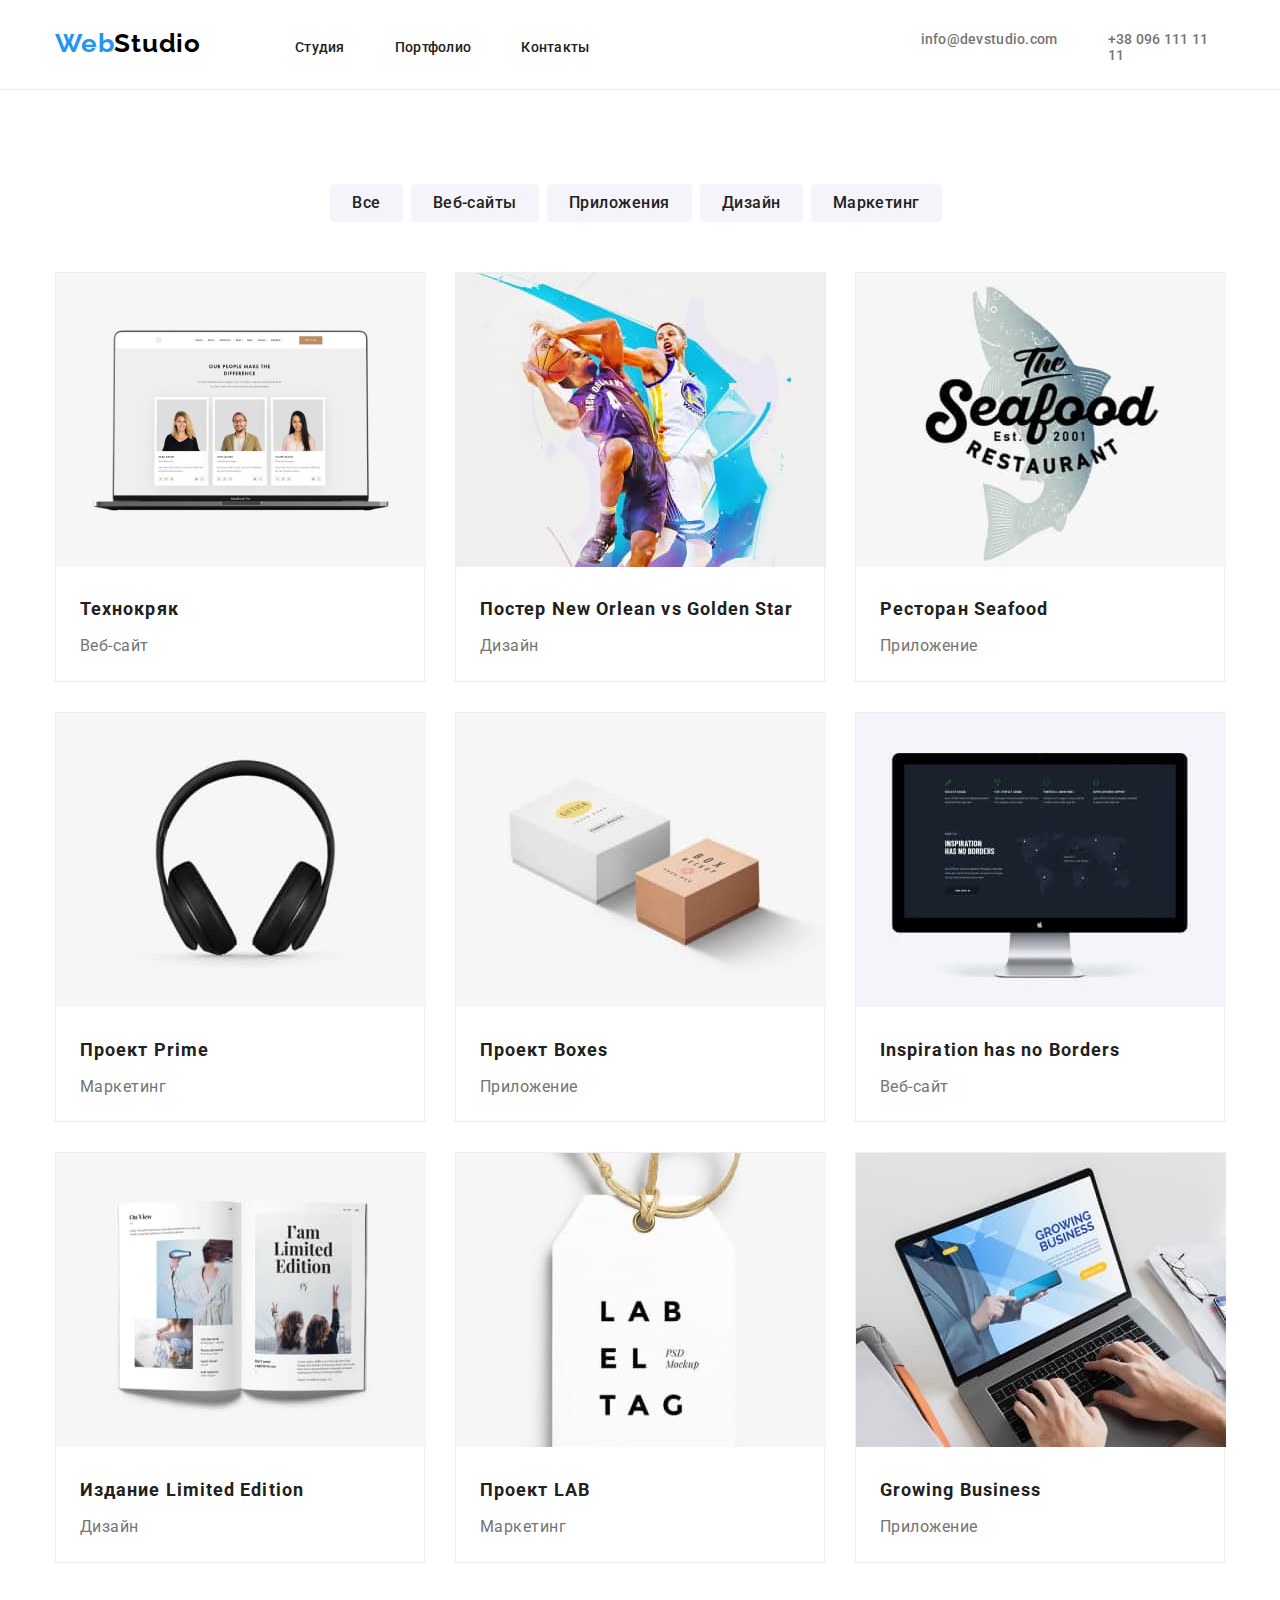
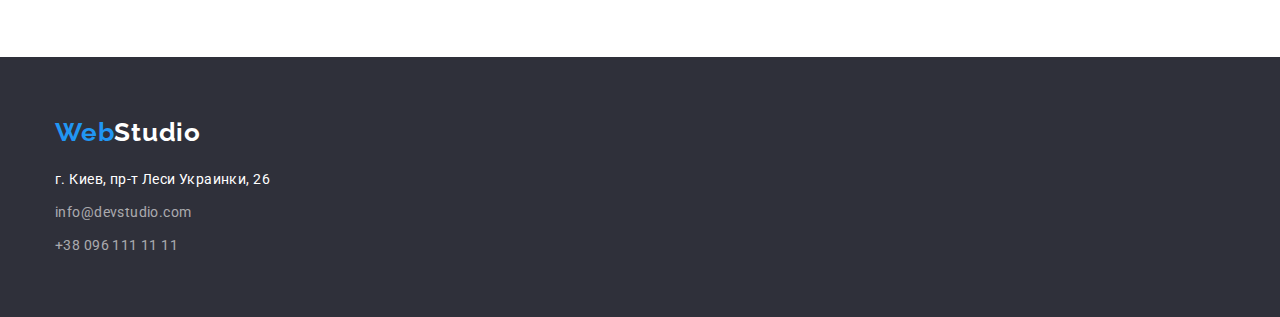
==== portfolio.html @ 80f1aedd "Create portfolio.html" ====
<!DOCTYPE html>
<html lang="en">
<head>
    <meta charset="UTF-8">
    <meta http-equiv="X-UA-Compatible" content="IE=edge">
    <meta name="viewport" content="width=device-width, initial-scale=1.0">
    <title>Portfolio</title>
    <link rel="preconnect" href="https://fonts.googleapis.com">
    <link rel="preconnect" href="https://fonts.gstatic.com" crossorigin>
    <link href="https://fonts.googleapis.com/css2?family=Roboto:wght@400;500;700;900&display=swap" rel="stylesheet">
    <link href="https://fonts.googleapis.com/css2?family=Raleway:wght@700&family=Roboto:wght@400;500;700;900&display=swap" rel="stylesheet">
    <link rel="stylesheet" href="https://cdnjs.cloudflare.com/ajax/libs/modern-normalize/1.1.0/modern-normalize.min.css">
    <link rel="stylesheet" href="css/styles.css">
</head>
<body>
    <header>
        <section class="section-hdr">
            <div class="container">
                <div class="header-flex">
                    <nav class="nav-flex">
                        <a href="./index.html" class="logo"><span class="logo-word">Web</span>Studio</a>
                        <ul class="nav-link-flex">
                            <li class="nav-link"><a class="nav-link" href="./index.html">Студия</a></li>
                            <li class="nav-link"><a class="nav-link" href="./portfolio.html">Портфолио</a></li>
                            <li class="nav-link"><a class="nav-link" href="#">Контакты</a></li>
                        </ul>
                    </nav>
                    <ul class="mail-tel-flex">
                        <li class="mail-tel-link"><a class="mail-tel-link"
                            href="mailto:info@devstudio.com">info@devstudio.com</a></li>
                        <li class="mail-tel-link"><a class="mail-tel-link" href="tel:+380961111111">+38 096 111 11 11</a></li>
                    </ul>
                </div>
            </div>
        </section>
    </header>
    <main>
        <section class="section">
            <div class="container-btn">
                <ul class="button-flex">
                    <li>
                        <button class="list-button-name" type="button">Все</button>
                    </li>
                    <li>
                        <button class="list-button-name" type="button">Веб-сайты</button>
                    </li>
                    <li>
                        <button class="list-button-name" type="button">Приложения</button>
                    </li>
                    <li>
                        <button class="list-button-name" type="button">Дизайн</button>
                    </li>
                    <li>
                        <button class="list-button-name" type="button">Маркетинг</button>
                    </li>
                </ul>
            </div>
            <div class="container">
                <ul class="projects-flex">
                    <div class="projects-items">
                        <li class="projects-border">
                            <img src="./images/techno.jpg" alt="открытый ноутбук" width="370" height="294">
                            <h3 class="projects-name">Технокряк</h3>
                            <p class="projects-type">Веб-сайт</p>
                        </li>
                    </div>
                    <div  class="projects-items">
                        <li class="projects-border">
                            <img src="./images/basketball.jpg" alt="баскетболисты" width="370" height="294">
                            <h3 class="projects-name">Постер New Orlean vs Golden Star</h3>
                            <p class="projects-type">Дизайн</p>   
                        </li>
                    </div>
                    <div  class="projects-items">
                        <li class="projects-border">
                            <img src="./images/the_seafood.jpg" alt="логотип ресторана" width="370" height="294">
                            <h3 class="projects-name">Ресторан Seafood</h3>
                            <p class="projects-type">Приложение</p>
                        </li>
                    </div>
                    <div class="projects-items">
                        <li class="projects-border">
                            <img src="./images/headphones.jpg" alt="наушники" width="370" height="294">
                            <h3 class="projects-name">Проект Prime</h3>
                            <p class="projects-type">Маркетинг</p>
                        </li>
                    </div>
                    <div class="projects-items">
                        <li class="projects-border">
                            <img src="./images/boxes.jpg" alt="две коробки" width="370" height="294">
                            <h3 class="projects-name">Проект Boxes</h3>
                            <p class="projects-type">Приложение</p>
                        </li>
                    </div>
                    <div class="projects-items">
                        <li class="projects-border">
                            <img src="./images/pc_monitor.jpg" alt="монитор" width="370" height="294">
                            <h3 class="projects-name">Inspiration has no Borders</h3>
                            <p class="projects-type">Веб-сайт</p>
                        </li>
                    </div>
                    <div class="projects-items">
                        <li class="projects-border">
                            <img src="./images/journal.jpg" alt="журнал" width="370" height="294">
                            <h3 class="projects-name">Издание Limited Edition</h3>
                            <p class="projects-type">Дизайн</p>
                        </li>
                    </div>
                    <div class="projects-items">
                        <li class="projects-border">
                            <img src="./images/eticket.jpg" alt="бирка" width="370" height="294">                        
                            <h3 class="projects-name">Проект LAB</h3>
                            <p class="projects-type">Маркетинг</p>                            
                        </li>
                    </div>
                    <div class="projects-items">
                        <li class="projects-border">
                            <img src="./images/laptop_1.jpg" alt="две руки печатают на ноутбуке" width="370" height="294">
                            <h3 class="projects-name">Growing Business</h3>
                            <p class="projects-type">Приложение</p>                          
                        </li>
                    </div>
                </ul>
            </div>
        </section>
    </main>   
    <footer class="section-ftr">
        <div class="container">
            <a href="./index.html" class="logo"><span class="logo-word">Web</span><span
                    class="logo-word-ftr">Studio</span></a>
            <address>
                <ul class="address-item">
                    <li><a class="address-link" href="https://goo.gl/maps/jVzi5VF6qFdiiBCJ9" target="_blank"
                            rel="noopener noreferrer">г. Киев, пр-т Леси Украинки, 26</a></li>
                    <li class="mail-tel-ftr"><a class="mail-tel-ftr" href="mailtto:info@devstudio.com">info@devstudio.com</a></li>
                    <li class="mail-tel-ftr"><a class="mail-tel-ftr" href="tel:+380961111111">+38 096 111 11 11</a></li>
                </ul>
            </address>
        </div>
    </footer>
</body>
</html>
---- css/styles.css ----
body {
  font-family: 'Roboto', sans-serif;
  color: black;
  background-color: #ffffff;
}

.section {
  padding-top: 94px;
  padding-bottom: 94px;
}

.container {
  width: 1200px;
  margin: 0 auto;
  padding-left: 15px;
  padding-right: 15px;
}

ul {
  margin: 0;
  padding: 0;
  list-style: none;
}

.header-flex {
  display: flex;
  align-items: center;
  padding-bottom: 25px;
}

.nav-flex {
  display: flex;
  align-items: center;
}

.nav-link-flex {
  display: flex;
  flex-direction: row;
  margin-top: 32px;
  margin-right: 331px;
}

.mail-tel-flex {
  display: flex;
  flex-direction: row;
  margin-top: 32px;
}

.logo {
  font-family: 'Raleway';
  font-style: normal;
  font-weight: 700;
  font-size: 26px;
  color: black;
  text-decoration: none;
  line-height: 1.19;
  letter-spacing: 0.03em;
  margin-top: 24px;
  margin-right: 94px;
}

.logo-word {
  color: #2196f3;
}

.nav-link {
  font-weight: 500;
  font-size: 14px;
  color: #212121;
  text-decoration: none;
  line-height: 1.14;
  letter-spacing: 0.02em;
  margin-right: 50px;
}

.nav-link:last-child {
  margin-right: 0px;
}

.nav-link:hover,
.nav-link:focus {
  color: #2196f3;
}

.mail-tel-link {
  font-weight: 500;
  font-size: 14px;
  color: #757575;
  text-decoration: none;
  line-height: 1.14;
  letter-spacing: 0.02em;
  margin-right: 50px;
}

.mail-tel-link:last-child {
  margin-right: 0px;
}

.mail-tel-link:hover,
.mail-tel-link:focus {
  color: #2196f3;
}

.hero {
  background-color: #2f303a;
  text-align: center;
  padding-top: 200px;
  padding-bottom: 200px;
}

.design-title {
  color: #ffffff;
  font-weight: 900;
  font-size: 44px;
  margin: 0px;
  text-transform: uppercase;
  line-height: 1.36;
  letter-spacing: 0.06em;
  text-align: center;
}

.button-name {
  font-family: Roboto;
  width: 200px;
  height: 50px;
  background-color: #2196f3;
  color: #ffffff;
  font-weight: 700;
  font-size: 16px;
  cursor: pointer;
  line-height: 1.87;
  letter-spacing: 0.06em;
  box-shadow: 0px 4px 4px rgba(0, 0, 0, 0.15);
  border-radius: 4px;
  margin-top: 30px;
}

.button-name:focus {
  color: #ffffff;
}

.features-section {
  padding-top: 94px;
  padding-bottom: 0px;
}
.visually-hidden {
  position: absolute;
  width: 1px;
  height: 1px;
  margin: -1px;
  border: 0;
  padding: 0;
  white-space: nowrap;
  clip-path: inset(100%);
  clip: rect(0 0 0 0);
  overflow: hidden;
}

.work-flex {
  display: flex;

  margin: 0px;
  padding: 0px;
}

.work-title {
  width: 270px;
  color: #212121;
  font-weight: 700;
  font-size: 14px;
  text-transform: uppercase;
  line-height: 1.17;
  letter-spacing: 0.03em;
  margin: 0px;
}

.work-text {
  width: 270px;
  color: #757575;
  font-weight: 400;
  font-size: 14px;
  line-height: 1.71;
  letter-spacing: 0.03em;
  margin-top: 10px;
  margin-bottom: 0px;
  margin-right: 30px;
}

.work-team-item {
  color: #212121;
  font-weight: 700;
  font-size: 36px;
  text-align: center;
  line-height: 1.16;
  letter-spacing: 0.03em;
  margin-top: 0px;
  margin-bottom: 50px;
}

.work-foto-item {
  margin-right: 30px;
}

.section-our-team {
  background-color: #f5f4fa;
  padding-top: 94px;
  padding-bottom: 94px;
}

.our-team-item {
  color: #212121;
  font-weight: 700;
  font-size: 36px;
  text-align: center;
  line-height: 1.16;
  letter-spacing: 0.03em;
  margin-top: 0px;
  margin-bottom: 50px;
}

.team-item {
  margin-right: 30px;
  background: #ffffff;
  box-shadow: 0px 1px 3px rgba(0, 0, 0, 0.12), 0px 1px 1px rgba(0, 0, 0, 0.14),
    0px 2px 1px rgba(0, 0, 0, 0.2);
  border-radius: 0px 0px 4px 4px;
}

.container-team-item {
  padding-top: 30px;
  padding-bottom: 30px;
}

.work-team-name {
  color: #212121;
  font-weight: 500;
  font-size: 16px;
  line-height: 1.18;
  letter-spacing: 0.03em;
  text-align: center;
  margin: 0px 0px 10px 0px;
}

.work-position {
  color: #757575;
  font-weight: 400;
  font-size: 16px;
  line-height: 1.18;
  letter-spacing: 0.03em;
  text-align: center;
  margin: 0;
}

.section-ftr {
  background-color: #2f303a;
  padding-top: 60px;
  padding-bottom: 60px;
}

.logo-word-ftr {
  color: #ffffff;
}

address {
  font-style: normal;
}

.address-item {
  padding-left: 0px;
  margin-top: 20px;
}

.address-link {
  color: #ffffff;
  font-weight: 400;
  font-size: 14px;
  text-decoration: none;
  line-height: 1.71;
  letter-spacing: 0.03em;
  margin-bottom: 9px;
  display: block;
}

.address-link:hover {
  color: #2196f3;
}

.mail-tel-ftr {
  font-weight: 400;
  font-size: 14px;
  color: rgba(255, 255, 255, 0.6);
  text-decoration: none;
  line-height: 1.71;
  letter-spacing: 0.03em;
  margin-bottom: 9px;
  display: block;
}

.mail-tel-ftr:last-child {
  margin-bottom: 0px;
}

.section-hdr {
  border-bottom: 1px solid #ececec;
}

.container-btn {
  width: 1200px;
  margin: auto;
  margin-bottom: 50px;
  padding-left: 15px;
  padding-right: 15px;
}

.button-flex {
  display: flex;
  justify-content: center;
}

.list-button-name {
  font-family: Roboto;
  color: #212121;
  background-color: #f5f4fa;
  font-weight: 500;
  font-size: 16px;
  cursor: pointer;
  line-height: 1.62;
  letter-spacing: 0.03em;
  margin-right: 8px;
  border-radius: 4px;
  padding: 6px 22px 6px 22px;
  border: transparent;
}

.list-button-name:hover {
  background-color: #2196f3;
  color: #ffffff;
}

.list-button-name:focus {
  color: #2196f3;
}

.projects-flex {
  display: flex;
  flex-wrap: wrap;
  margin-left: -30px;
  margin-top: -30px;
}

.projects-items {
  margin-left: 30px;
  margin-top: 30px;
  width: 370px;
}

.projects-items:nth-child(3n) {
  padding-right: 0px;
}

.projects-border {
  border: 1px solid #eeeeee;
}

.projects-name {
  color: #212121;
  font-weight: 700;
  font-size: 18px;
  line-height: 2;
  letter-spacing: 0.06em;
  margin: 20px 0px 0px 24px;
}

.projects-type {
  color: #757575;
  font-weight: 400;
  font-size: 16px;
  line-height: 1.87;
  letter-spacing: 0.03em;
  margin: 4px 0px 20px 24px;
}
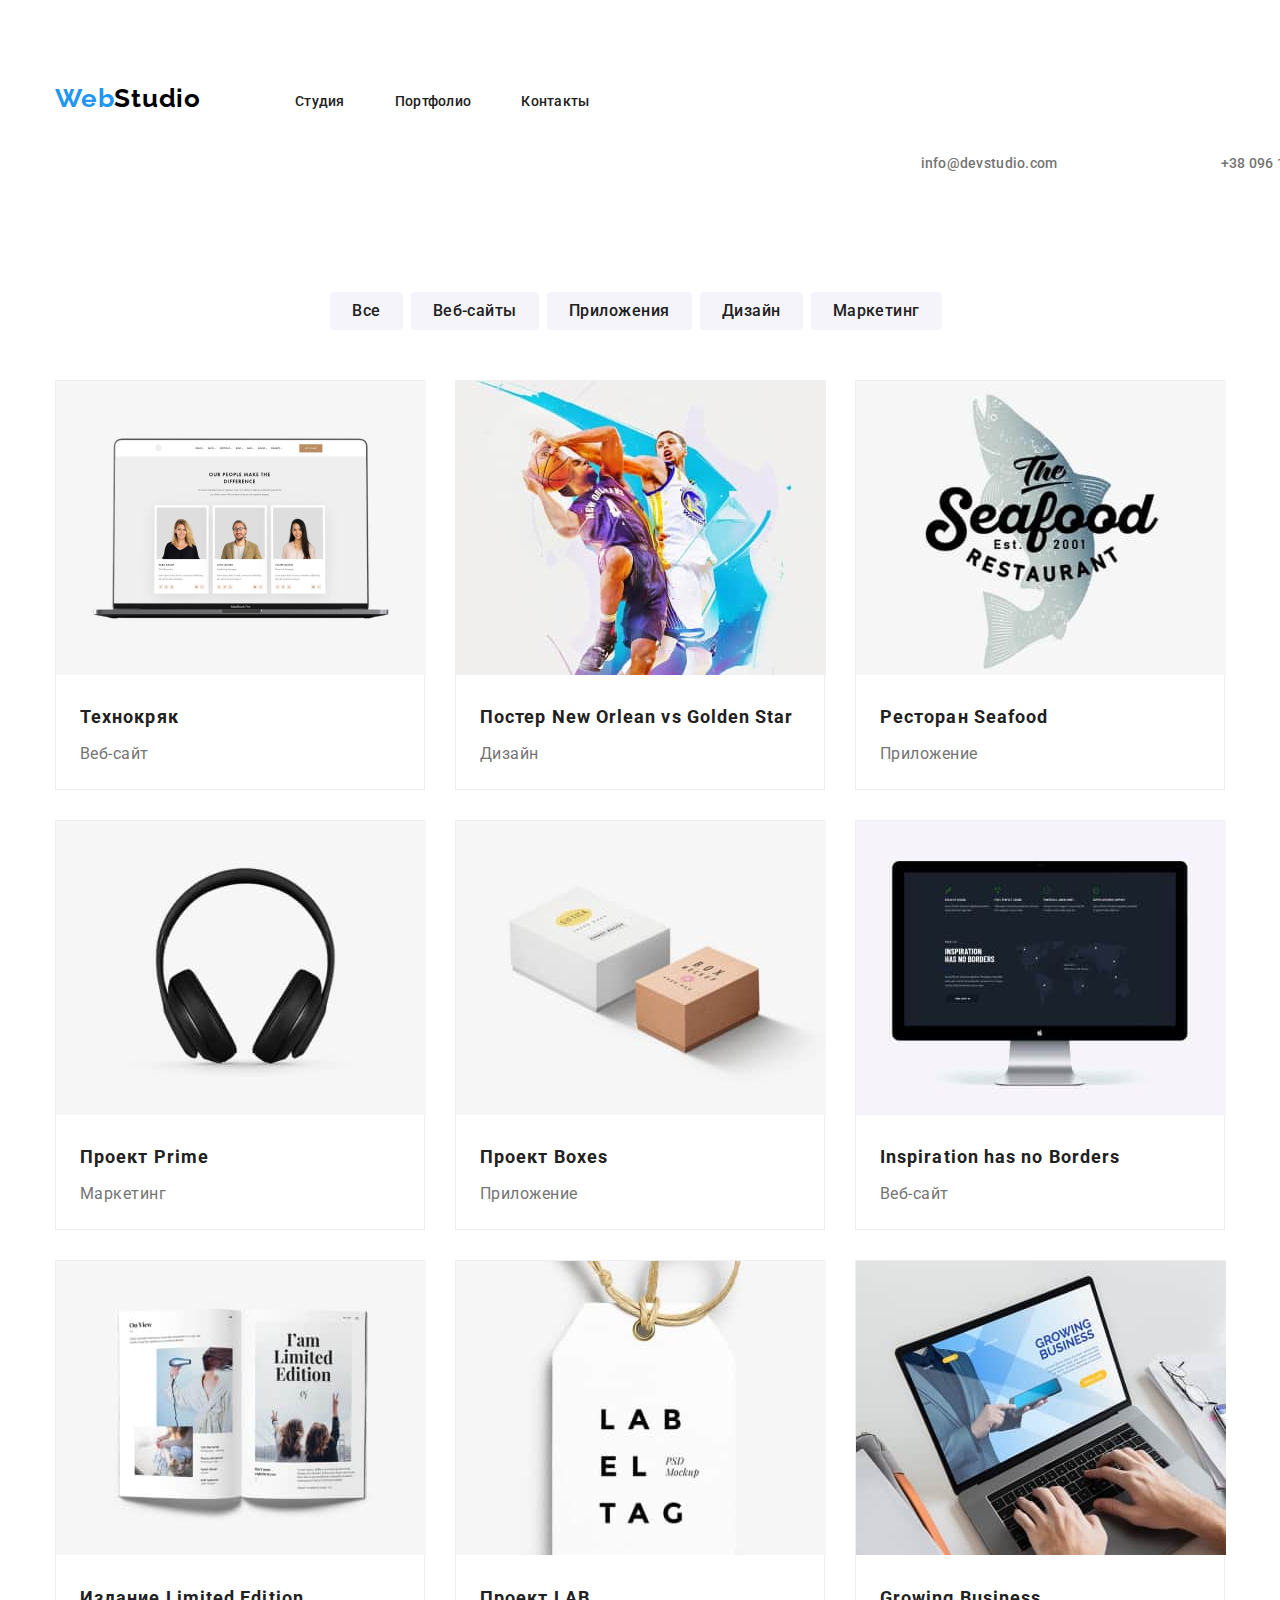
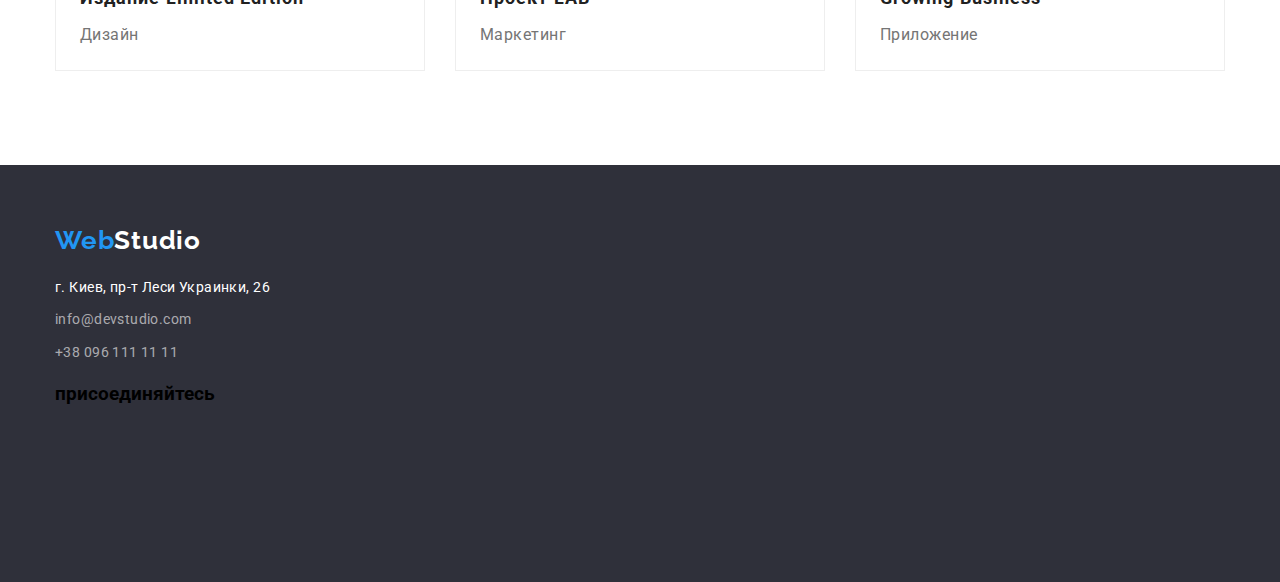
==== commit 890291b5: "Update portfolio.html" ====
--- a/portfolio.html
+++ b/portfolio.html
@@ -13,26 +13,41 @@
     <link rel="stylesheet" href="css/styles.css">
 </head>
 <body>
+    <!------------Шапка-------------------------------------------->
     <header>
-        <section class="section-hdr">
-            <div class="container">
-                <div class="header-flex">
-                    <nav class="nav-flex">
-                        <a href="./index.html" class="logo"><span class="logo-word">Web</span>Studio</a>
-                        <ul class="nav-link-flex">
-                            <li class="nav-link"><a class="nav-link" href="./index.html">Студия</a></li>
-                            <li class="nav-link"><a class="nav-link" href="./portfolio.html">Портфолио</a></li>
-                            <li class="nav-link"><a class="nav-link" href="#">Контакты</a></li>
-                        </ul>
-                    </nav>
-                    <ul class="mail-tel-flex">
-                        <li class="mail-tel-link"><a class="mail-tel-link"
-                            href="mailto:info@devstudio.com">info@devstudio.com</a></li>
-                        <li class="mail-tel-link"><a class="mail-tel-link" href="tel:+380961111111">+38 096 111 11 11</a></li>
+        <div class="container">
+            <div class="header-flex">
+                <nav class="nav-flex">
+    <!-------------Лого-------------------------------------------->
+                    <a href="./index.html" class="logo"><span class="logo-word">Web</span>Studio</a>
+                    <ul class="nav-link-flex">
+    <!-------------Навігація--------------------------------------->
+                        <li class="nav-link"><a class="nav-link" href="./index.html">Студия</a></li>
+                        <li class="nav-link"><a class="nav-link" href="./portfolio.html">Портфолио</a></li>
+                        <li class="nav-link"><a class="nav-link" href="#">Контакты</a></li>
                     </ul>
-                </div>
+                </nav>
+    <!-------------Контакти---------------------------------------->
+                    <ul class="nav-flex">
+                        <li>
+                            <a class="mail-tel-link" href="mailto:info@devstudio.com">
+                                <svg class="envelope">
+                                    <use href="./images/symbol-defs.svg#icon-envelope"></use>
+                                </svg>
+                                info@devstudio.com
+                            </a>
+                        </li>
+                        <li>
+                            <a class="mail-tel-link" href="tel:+380961111111">                            
+                                <svg class="smartphone">
+                                    <use href="./images/symbol-defs.svg#icon-smartphone"></use>
+                                </svg>
+                                +38 096 111 11 11
+                            </a>
+                        </li>
+                    </ul>
             </div>
-        </section>
+        </div>
     </header>
     <main>
         <section class="section">
@@ -124,19 +139,55 @@
             </div>
         </section>
     </main>   
-    <footer class="section-ftr">
-        <div class="container">
-            <a href="./index.html" class="logo"><span class="logo-word">Web</span><span
-                    class="logo-word-ftr">Studio</span></a>
+<!----------------Подвал----------------------->
+<footer class="section-ftr">
+    <div class="container footer-container">
+        <div>
+            <a href="./index.html" class="logo"><span class="logo-word">Web</span><span class="logo-word-ftr">Studio</span></a>
             <address>
                 <ul class="address-item">
-                    <li><a class="address-link" href="https://goo.gl/maps/jVzi5VF6qFdiiBCJ9" target="_blank"
-                            rel="noopener noreferrer">г. Киев, пр-т Леси Украинки, 26</a></li>
+                    <li><a class="address-link" href="https://goo.gl/maps/jVzi5VF6qFdiiBCJ9" target="_blank" rel="noopener noreferrer">г. Киев, пр-т Леси Украинки, 26</a></li>
                     <li class="mail-tel-ftr"><a class="mail-tel-ftr" href="mailtto:info@devstudio.com">info@devstudio.com</a></li>
                     <li class="mail-tel-ftr"><a class="mail-tel-ftr" href="tel:+380961111111">+38 096 111 11 11</a></li>
                 </ul>
-            </address>
+        </address>
+
         </div>
-    </footer>
+<!----------------присоединяйтесь--------------->
+        <div class="join-sm">
+            <h3 class="join">присоединяйтесь</h3>
+            <ul class="sm-flex-ftr">
+                <li>
+                    <a href="#" class="ftr-sm-icon-link" >
+                        <svg class="ftr-sm-icon" width="20" height="20" >
+                            <use href="./images/symbol-defs.svg#icon-instagram"></use>
+                        </svg>
+                    </a>
+                </li>
+                <li>
+                    <a href="#" class="ftr-sm-icon-link" >
+                        <svg class="ftr-sm-icon" width="20" height="20" >
+                            <use href="./images/symbol-defs.svg#icon-twitter"></use>
+                        </svg>
+                    </a>
+                </li>
+                <li>
+                    <a href="#" class="ftr-sm-icon-link">
+                        <svg class="ftr-sm-icon" width="20" height="20" >
+                            <use href="./images/symbol-defs.svg#icon-facebook"></use>
+                        </svg>
+                    </a>
+                </li>
+                <li>
+                    <a href="#" class="ftr-sm-icon-link">
+                        <svg class="ftr-sm-icon" width="20" height="20">
+                            <use href="./images/symbol-defs.svg#icon-linkedin"></use>
+                        </svg>
+                    </a>
+                </li>
+            </ul>            
+        </div>
+    </div>
+</footer>
 </body>
 </html>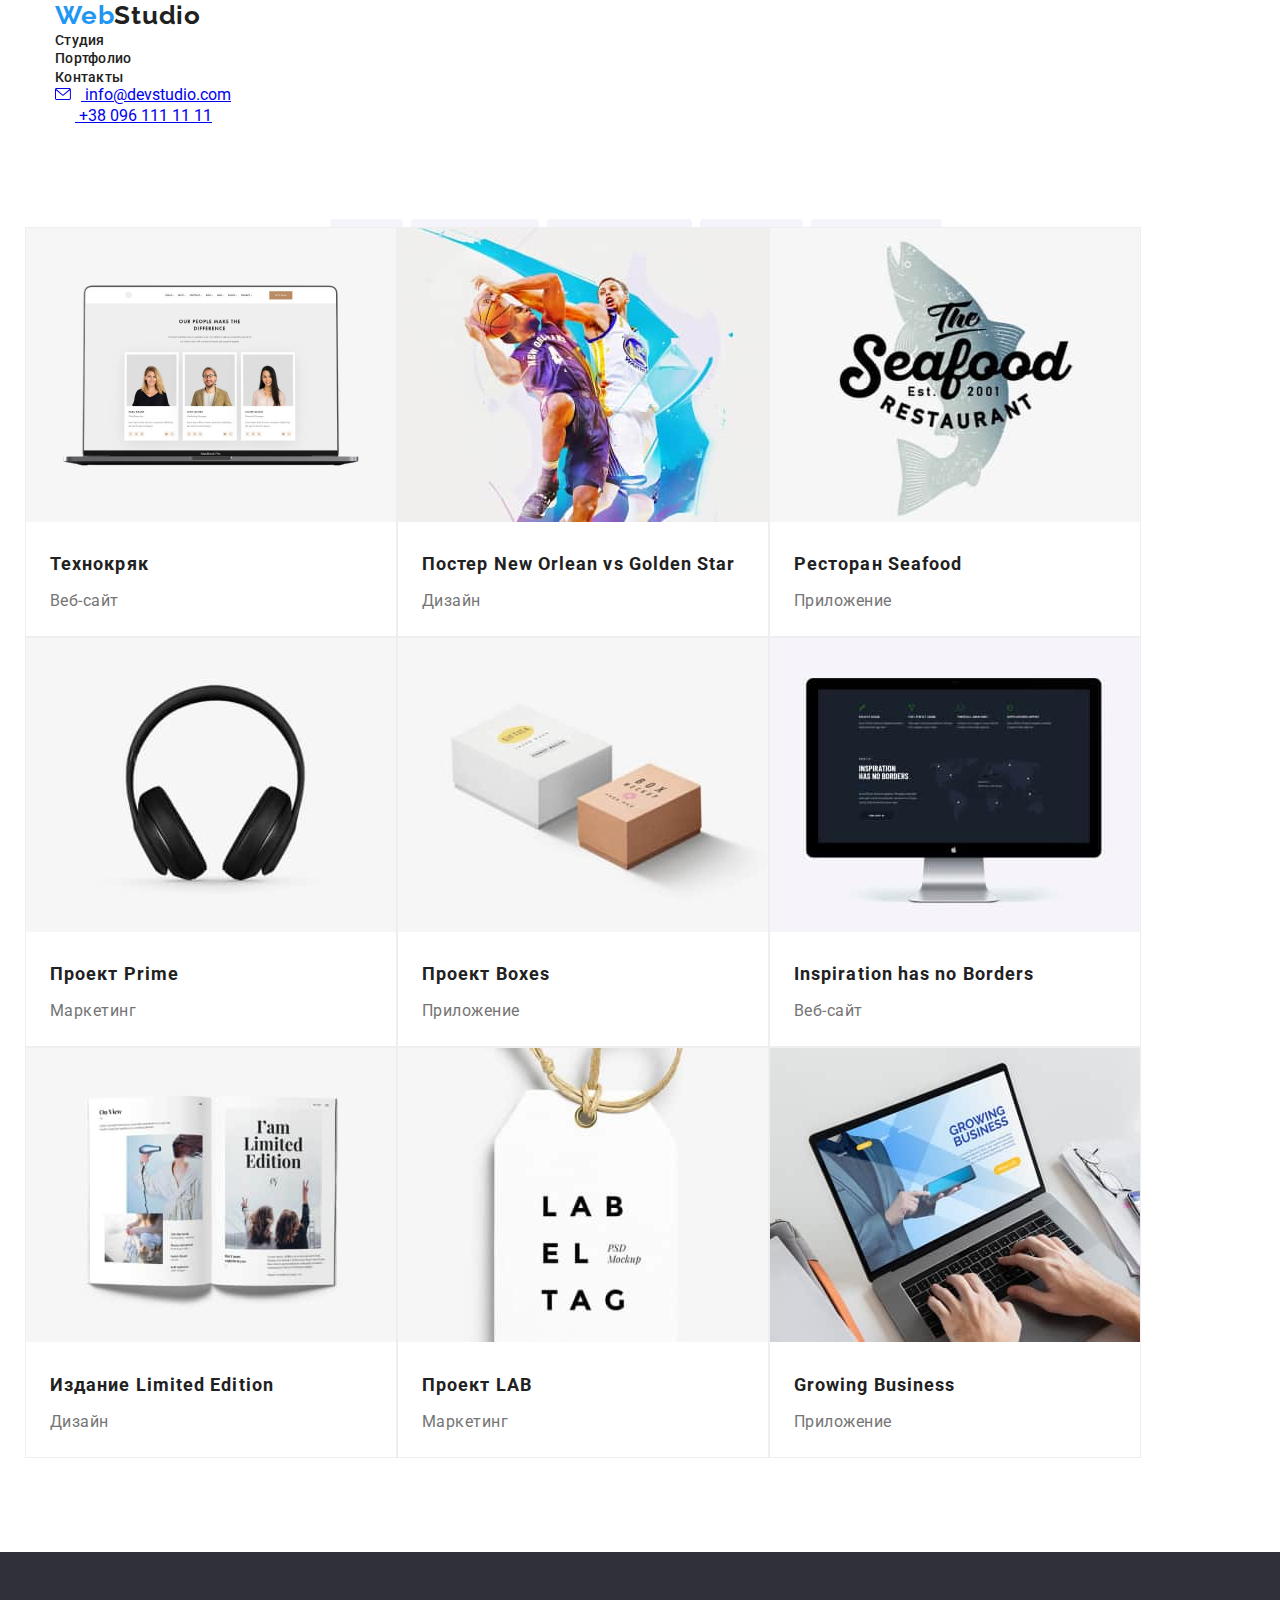
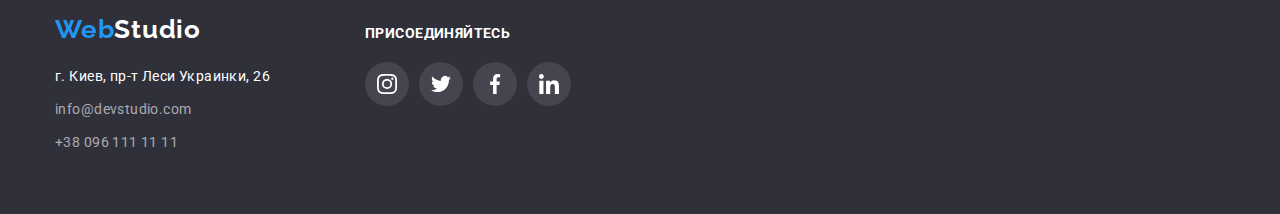
==== commit 1b85c5cb: "Update portfolio.html" ====
--- a/portfolio.html
+++ b/portfolio.html
@@ -13,45 +13,45 @@
     <link rel="stylesheet" href="css/styles.css">
 </head>
 <body>
-    <!------------Шапка-------------------------------------------->
-    <header>
-        <div class="container">
-            <div class="header-flex">
-                <nav class="nav-flex">
-    <!-------------Лого-------------------------------------------->
-                    <a href="./index.html" class="logo"><span class="logo-word">Web</span>Studio</a>
-                    <ul class="nav-link-flex">
-    <!-------------Навігація--------------------------------------->
-                        <li class="nav-link"><a class="nav-link" href="./index.html">Студия</a></li>
-                        <li class="nav-link"><a class="nav-link" href="./portfolio.html">Портфолио</a></li>
-                        <li class="nav-link"><a class="nav-link" href="#">Контакты</a></li>
-                    </ul>
-                </nav>
-    <!-------------Контакти---------------------------------------->
-                    <ul class="nav-flex">
-                        <li>
-                            <a class="mail-tel-link" href="mailto:info@devstudio.com">
-                                <svg class="envelope">
-                                    <use href="./images/symbol-defs.svg#icon-envelope"></use>
-                                </svg>
-                                info@devstudio.com
-                            </a>
-                        </li>
-                        <li>
-                            <a class="mail-tel-link" href="tel:+380961111111">                            
-                                <svg class="smartphone">
-                                    <use href="./images/symbol-defs.svg#icon-smartphone"></use>
-                                </svg>
-                                +38 096 111 11 11
-                            </a>
-                        </li>
-                    </ul>
-            </div>
+<!------------Шапка-------------------------------------------->
+<header>
+    <div class="container">
+        <div class="header-box">
+            <nav class="nav-box">
+<!-------------Лого-------------------------------------------->
+                <a href="./index.html" class="logo"><span class="logo-word">Web</span>Studio</a>
+                <ul class="nav-list">
+<!-------------Навігація--------------------------------------->
+                    <li class="item"><a href="./index.html" class="nav-link">Студия</a></li>
+                    <li class="item"><a href="./portfolio.html" class="nav-link">Портфолио</a></li>
+                    <li class="item"><a href="#" class="nav-link">Контакты</a></li>
+                </ul>
+            </nav>
+<!-------------Контакти---------------------------------------->
+                <ul class="contact-list">
+                    <li class="item">
+                        <a href="mailto:info@devstudio.com" class="contact">
+                            <svg class="envelope">
+                                <use href="./images/symbol-defs.svg#icon-envelope"></use>
+                            </svg>
+                            info@devstudio.com
+                        </a>
+                    </li>
+                    <li class="item">
+                        <a href="tel:+380961111111" class="contact">                            
+                            <svg class="smartphone">
+                                <use href="./images/symbol-defs.svg#icon-smartphone"></use>
+                            </svg>
+                            +38 096 111 11 11
+                        </a>
+                    </li>
+                </ul>
         </div>
-    </header>
-    <main>
+    </div>
+</header>
+<main>
         <section class="section">
-            <div class="container-btn">
+            <div class="container">
                 <ul class="button-flex">
                     <li>
                         <button class="list-button-name" type="button">Все</button>
@@ -69,72 +69,72 @@
                         <button class="list-button-name" type="button">Маркетинг</button>
                     </li>
                 </ul>
-            </div>
-            <div class="container">
                 <ul class="projects-flex">
-                    <div class="projects-items">
-                        <li class="projects-border">
+                    <li class="projects-border">
                             <img src="./images/techno.jpg" alt="открытый ноутбук" width="370" height="294">
-                            <h3 class="projects-name">Технокряк</h3>
-                            <p class="projects-type">Веб-сайт</p>
+                            <div class="project-item">
+                                <h3 class="projects-name">Технокряк</h3>
+                                <p class="projects-type">Веб-сайт</p>
+                            </div>
+                            
                         </li>
-                    </div>
-                    <div  class="projects-items">
-                        <li class="projects-border">
+                    <li class="projects-border">
                             <img src="./images/basketball.jpg" alt="баскетболисты" width="370" height="294">
-                            <h3 class="projects-name">Постер New Orlean vs Golden Star</h3>
-                            <p class="projects-type">Дизайн</p>   
+                            <div class="project-item">
+                                <h3 class="projects-name">Постер New Orlean vs Golden Star</h3>
+                                <p class="projects-type">Дизайн</p>
+                            </div>
+                               
                         </li>
-                    </div>
-                    <div  class="projects-items">
-                        <li class="projects-border">
+                    <li class="projects-border">
                             <img src="./images/the_seafood.jpg" alt="логотип ресторана" width="370" height="294">
-                            <h3 class="projects-name">Ресторан Seafood</h3>
-                            <p class="projects-type">Приложение</p>
-                        </li>
-                    </div>
-                    <div class="projects-items">
-                        <li class="projects-border">
+                            <div class="project-item">
+                                <h3 class="projects-name">Ресторан Seafood</h3>
+                                <p class="projects-type">Приложение</p>
+                            </div>
+                    </li>
+                    <li class="projects-border">
                             <img src="./images/headphones.jpg" alt="наушники" width="370" height="294">
-                            <h3 class="projects-name">Проект Prime</h3>
-                            <p class="projects-type">Маркетинг</p>
-                        </li>
-                    </div>
-                    <div class="projects-items">
-                        <li class="projects-border">
+                            <div class="project-item">
+                                <h3 class="projects-name">Проект Prime</h3>
+                                <p class="projects-type">Маркетинг</p>
+                            </div>
+                    </li>
+                    <li class="projects-border">
                             <img src="./images/boxes.jpg" alt="две коробки" width="370" height="294">
-                            <h3 class="projects-name">Проект Boxes</h3>
-                            <p class="projects-type">Приложение</p>
-                        </li>
-                    </div>
-                    <div class="projects-items">
-                        <li class="projects-border">
+                            <div class="project-item">
+                                <h3 class="projects-name">Проект Boxes</h3>
+                                <p class="projects-type">Приложение</p>
+                            </div>                            
+                    </li>
+                    <li class="projects-border">
                             <img src="./images/pc_monitor.jpg" alt="монитор" width="370" height="294">
-                            <h3 class="projects-name">Inspiration has no Borders</h3>
-                            <p class="projects-type">Веб-сайт</p>
-                        </li>
-                    </div>
-                    <div class="projects-items">
-                        <li class="projects-border">
+                            <div class="project-item">
+                                <h3 class="projects-name">Inspiration has no Borders</h3>
+                                <p class="projects-type">Веб-сайт</p>
+                            </div>                            
+                    </li>
+                    <li class="projects-border">
                             <img src="./images/journal.jpg" alt="журнал" width="370" height="294">
-                            <h3 class="projects-name">Издание Limited Edition</h3>
-                            <p class="projects-type">Дизайн</p>
-                        </li>
-                    </div>
-                    <div class="projects-items">
-                        <li class="projects-border">
+                            <div class="project-item">
+                                <h3 class="projects-name">Издание Limited Edition</h3>
+                                <p class="projects-type">Дизайн</p>
+                            </div>                            
+                    </li>
+                    <li class="projects-border">
                             <img src="./images/eticket.jpg" alt="бирка" width="370" height="294">                        
-                            <h3 class="projects-name">Проект LAB</h3>
-                            <p class="projects-type">Маркетинг</p>                            
-                        </li>
-                    </div>
-                    <div class="projects-items">
-                        <li class="projects-border">
+                            <div class="project-item">
+                                <h3 class="projects-name">Проект LAB</h3>
+                                <p class="projects-type">Маркетинг</p>
+                            </div>                                                        
+                    </li>
+                    <li class="projects-border">
                             <img src="./images/laptop_1.jpg" alt="две руки печатают на ноутбуке" width="370" height="294">
-                            <h3 class="projects-name">Growing Business</h3>
-                            <p class="projects-type">Приложение</p>                          
-                        </li>
-                    </div>
+                            <div class="project-item">
+                                <h3 class="projects-name">Growing Business</h3>
+                                <p class="projects-type">Приложение</p>
+                            </div>                                                      
+                    </li>
                 </ul>
             </div>
         </section>
--- a/css/styles.css
+++ b/css/styles.css
@@ -1,12 +1,15 @@
+/*:root {
+  --primary-text-color: #212121;
+  --title-text-color: #757575;
+  --accent-color: #2196f3;
+  --color-white: #ffffff;
+  --primary-bg-color: #e5e5e5;
+}*/
+
 body {
   font-family: 'Roboto', sans-serif;
-  color: black;
+  color: #212121;
   background-color: #ffffff;
-}
-
-.section {
-  padding-top: 94px;
-  padding-bottom: 94px;
 }
 
 .container {
@@ -16,12 +19,18 @@
   padding-right: 15px;
 }
 
+.section {
+  padding-top: 94px;
+  padding-bottom: 94px;
+}
+
 ul {
   margin: 0;
   padding: 0;
   list-style: none;
 }
 
+/*--------------------ШАПКА-------------------------*/
 .header-flex {
   display: flex;
   align-items: center;
@@ -33,34 +42,34 @@
   align-items: center;
 }
 
+/*--------------------ЛОГО-------------------------*/
+.logo {
+  font-family: 'Raleway';
+  font-style: normal;
+  font-weight: 700;
+  font-size: 26px;
+  color: #212121;
+  text-decoration: none;
+  line-height: 1.19;
+  letter-spacing: 0.03em;
+  margin-top: 24px;
+  margin-right: 94px;
+}
+
+.logo-word {
+  color: #2196f3;
+}
+
+.logo-word-ftr {
+  color: #ffffff;
+}
+
+/*--------------------НАВІГАЦІЯ-------------------*/
 .nav-link-flex {
   display: flex;
   flex-direction: row;
   margin-top: 32px;
   margin-right: 331px;
-}
-
-.mail-tel-flex {
-  display: flex;
-  flex-direction: row;
-  margin-top: 32px;
-}
-
-.logo {
-  font-family: 'Raleway';
-  font-style: normal;
-  font-weight: 700;
-  font-size: 26px;
-  color: black;
-  text-decoration: none;
-  line-height: 1.19;
-  letter-spacing: 0.03em;
-  margin-top: 24px;
-  margin-right: 94px;
-}
-
-.logo-word {
-  color: #2196f3;
 }
 
 .nav-link {
@@ -82,6 +91,9 @@
   color: #2196f3;
 }
 
+
+
+/*--------------------КОНТАКТИ---------------------*/
 .mail-tel-link {
   font-weight: 500;
   font-size: 14px;
@@ -89,23 +101,71 @@
   text-decoration: none;
   line-height: 1.14;
   letter-spacing: 0.02em;
-  margin-right: 50px;
-}
-
-.mail-tel-link:last-child {
-  margin-right: 0px;
-}
-
-.mail-tel-link:hover,
-.mail-tel-link:focus {
-  color: #2196f3;
-}
-
+  display: flex;
+  margin-top: 32px;
+  margin-bottom: 32px;
+  margin-right: 30px;
+  align-items: center;
+}
+
+.mail-tel-link.hover,
+.mail-tel-link.focus{
+  fill: #2196f3;
+}
+
+.nav-flex {
+  display: flex;
+  align-items: center;
+}
+
+.envelope{
+  width: 16px ;
+  height: 12px ;
+  fill: currentColor;
+  margin-right: 10px;
+}
+
+.smartphone{
+  width: 10px;
+  height: 16px;
+  fill: currentColor;
+  margin-right: 10px;
+
+}
+
+/*---------------------Герой----------------------------*/
 .hero {
   background-color: #2f303a;
   text-align: center;
   padding-top: 200px;
   padding-bottom: 200px;
+  margin-right: auto;
+  margin-left: auto;
+  max-width: 1600px;
+  height: 600px;
+  background-image: 
+    linear-gradient(to top, rgba(47, 48, 58, 0.4), rgba(47, 48, 58, 0.4)),
+    url(../images/phototeam.jpg);
+  background-repeat: no-repeat;
+  background-position: center;
+  background-size: cover;
+}
+
+.features-container-icon{
+  width: 270px;
+  height: 120px;
+  background-color: #F5F4FA;
+  box-sizing: border-box;
+  border-radius: 4px;
+  margin-bottom: 30px;
+  display: flex;
+  align-items: center;
+  justify-content: center;
+}
+
+.features-icon{
+  width: 70px;
+  height: 70px;
 }
 
 .design-title {
@@ -139,10 +199,12 @@
   color: #ffffff;
 }
 
+/*---------------------Особенности---------------------*/
 .features-section {
   padding-top: 94px;
   padding-bottom: 0px;
 }
+
 .visually-hidden {
   position: absolute;
   width: 1px;
@@ -186,6 +248,7 @@
   margin-right: 30px;
 }
 
+/*-------------------Чем мы занимаемся--------------*/
 .work-team-item {
   color: #212121;
   font-weight: 700;
@@ -201,6 +264,7 @@
   margin-right: 30px;
 }
 
+/*--------------------Наша команда-------------------*/
 .section-our-team {
   background-color: #f5f4fa;
   padding-top: 94px;
@@ -251,16 +315,83 @@
   margin: 0;
 }
 
+.sm-flex {
+  display: flex;
+  margin: 0px;
+  padding: 0px;
+  justify-content: center;
+  align-items: center;
+  margin-top: 16px;
+}
+
+.sm-icon-link{
+  width: 44px;
+  height: 44px;
+  display: flex;
+  align-items: center;
+  justify-content: center;
+  border-radius: 50px;
+  margin-right: 10px;
+}
+
+.sm-icon {
+  fill: #AFB1B8;
+}
+
+.sm-icon-link:hover,
+.sm-icon-link:focus {
+    background: #2196f3;
+  }
+
+.sm-icon-link:hover .sm-icon,
+.sm-icon-link:focus .sm-icon{
+
+  fill: #ffffff;
+}
+
+/*-------------------Постоянные клиенты----------------*/
+.customer-cntr{
+  Width: 170px;
+  Height: 92px;
+  margin-right: 30px;
+}
+
+.customer-icon{
+  fill: currentColor;
+  Width: 106px;
+  Height: 60px;
+}
+
+.customer-link{
+  Width: 170px;
+  Height: 92px;
+  border: 1px solid #AFB1B8;
+  box-sizing: border-box;
+  border-radius: 4px;
+  display: flex;
+  align-items: center;
+  justify-content: center;
+  margin-right: 30px;
+  color: #AFB1B8;
+}
+
+.customer-link:hover,
+.customer-link:focus{
+  border: 1px solid #2196f3;
+}
+
+.customer-link:hover .custamer-icon,
+.customer-link:focus .custamer-icon{
+  fill: #2196f3;
+}
+
+/*-------------------Подвал-----------------------------*/
 .section-ftr {
   background-color: #2f303a;
   padding-top: 60px;
   padding-bottom: 60px;
 }
 
-.logo-word-ftr {
-  color: #ffffff;
-}
-
 address {
   font-style: normal;
 }
@@ -300,6 +431,70 @@
   margin-bottom: 0px;
 }
 
+.footer-container{
+  display: flex;
+  align-items: baseline;
+}
+
+/*-------------присоединяйтесь-----------------------*/
+.join-sm{
+  margin-left: 70px;
+}
+
+.join{
+  color: #ffffff;
+  font-weight: 700;
+  font-size: 14px;
+  text-transform: uppercase;
+  line-height: 1.14;
+  letter-spacing: 0.03em;
+}
+
+.sm-flex-ftr {
+  display: flex;
+  margin: 0px;
+  padding: 0px;
+  justify-content:flex-start ;
+  align-items: center;
+  margin-top: 20px;
+}
+
+.sm-flex-ftr {
+  display: flex;
+  margin: 0px;
+  padding: 0px;
+  justify-content:flex-start ;
+  align-items: center;
+  margin-top: 20px;
+}
+
+.ftr-sm-icon-link {
+  width: 44px;
+  height: 44px;
+  display: flex;
+  align-items: center;
+  justify-content: center;
+  border-radius: 50px;
+  background-color: rgba(255, 255, 255, 0.1 );
+  margin-right: 10px;
+}
+ 
+
+.ftr-sm-icon{
+  fill: #FFFFFF;
+}
+
+.ftr-sm-icon-link:hover,
+.ftr-sm-icon-link:focus {
+  background: #2196f3;
+}
+
+.ftr-sm-icon-link:hover .sm-icon,
+.ftr-sm-icon-link:focus .sm-icon {
+  fill: #ffffff;
+}
+
+/*-------------Портфолио-----------------------------*/
 .section-hdr {
   border-bottom: 1px solid #ececec;
 }
@@ -379,3 +574,6 @@
   letter-spacing: 0.03em;
   margin: 4px 0px 20px 24px;
 }
+
+
+
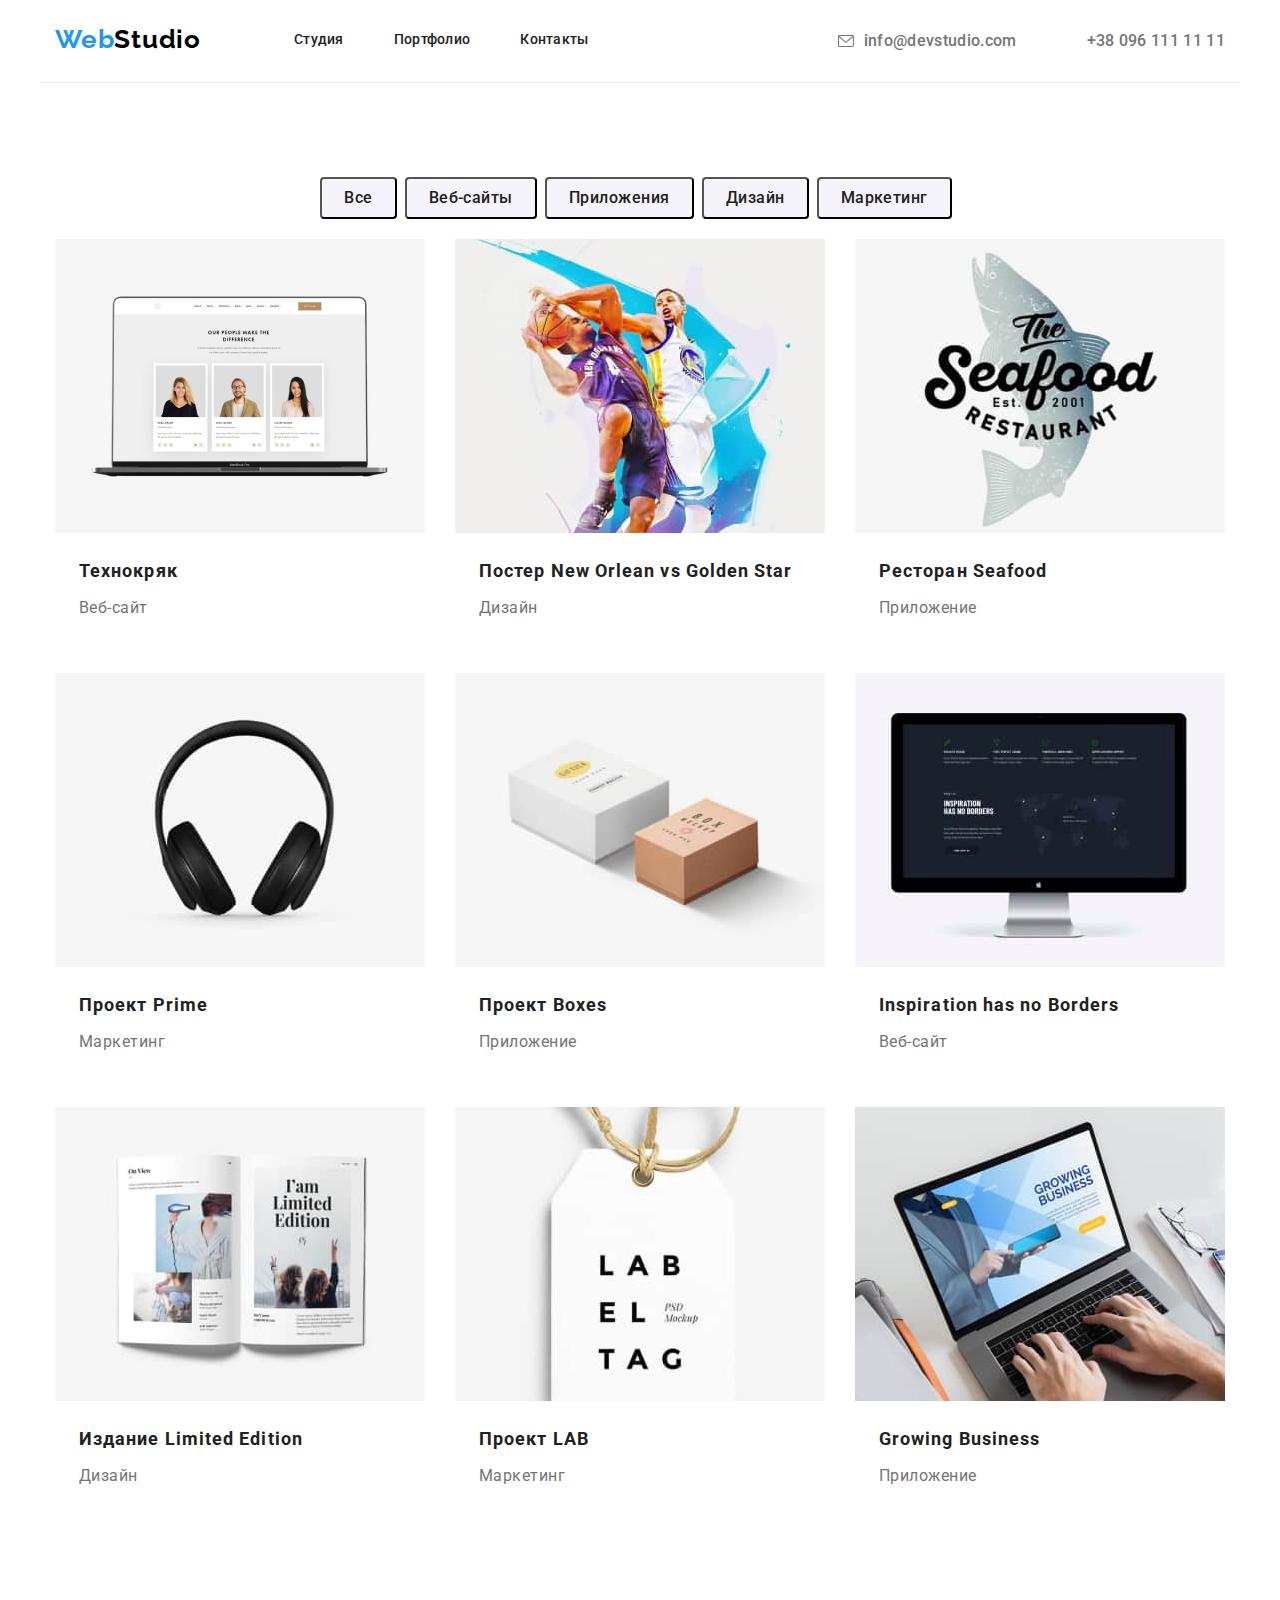
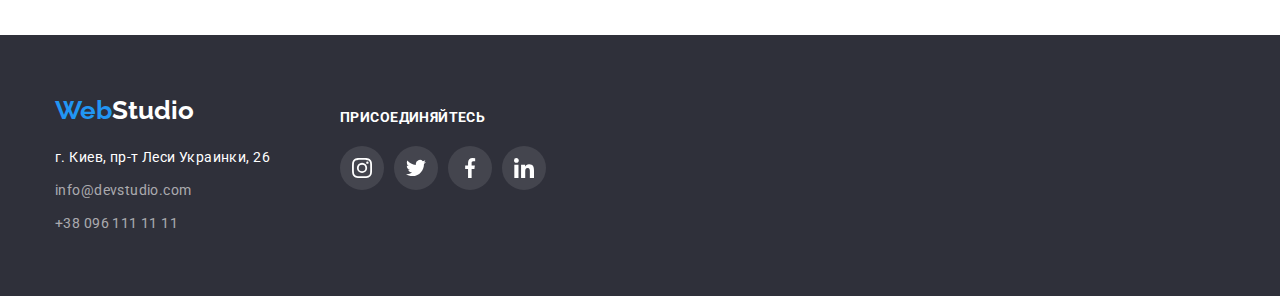
==== commit 43ff65b8: "Update portfolio.html" ====
--- a/portfolio.html
+++ b/portfolio.html
@@ -14,126 +14,125 @@
 </head>
 <body>
 <!------------Шапка-------------------------------------------->
-<header>
-    <div class="container">
+<header class="header-portfolio">
+    <div class="container border-hdr">
         <div class="header-box">
             <nav class="nav-box">
 <!-------------Лого-------------------------------------------->
                 <a href="./index.html" class="logo"><span class="logo-word">Web</span>Studio</a>
+<!-------------Навігація--------------------------------------->                
                 <ul class="nav-list">
-<!-------------Навігація--------------------------------------->
                     <li class="item"><a href="./index.html" class="nav-link">Студия</a></li>
                     <li class="item"><a href="./portfolio.html" class="nav-link">Портфолио</a></li>
                     <li class="item"><a href="#" class="nav-link">Контакты</a></li>
                 </ul>
             </nav>
 <!-------------Контакти---------------------------------------->
-                <ul class="contact-list">
-                    <li class="item">
-                        <a href="mailto:info@devstudio.com" class="contact">
-                            <svg class="envelope">
-                                <use href="./images/symbol-defs.svg#icon-envelope"></use>
-                            </svg>
-                            info@devstudio.com
-                        </a>
-                    </li>
-                    <li class="item">
-                        <a href="tel:+380961111111" class="contact">                            
-                            <svg class="smartphone">
-                                <use href="./images/symbol-defs.svg#icon-smartphone"></use>
-                            </svg>
-                            +38 096 111 11 11
-                        </a>
-                    </li>
-                </ul>
+            <ul class="contact-list">
+                <li class="item">
+                    <a href="mailto:info@devstudio.com" class="contact">
+                    <svg class="envelope">
+                        <use href="./images/symbol-defs.svg#icon-envelope"></use>
+                    </svg>
+                    info@devstudio.com
+                    </a>
+                </li>
+                <li class="item">
+                    <a href="tel:+380961111111" class="contact">
+                    <svg class="smartphone">
+                        <use href="./images/symbol-defs.svg#icon-smartphone"></use>
+                    </svg>
+                    +38 096 111 11 11
+                    </a>
+                </li>
+            </ul>
         </div>
     </div>
 </header>
 <main>
-        <section class="section">
-            <div class="container">
-                <ul class="button-flex">
-                    <li>
-                        <button class="list-button-name" type="button">Все</button>
-                    </li>
-                    <li>
-                        <button class="list-button-name" type="button">Веб-сайты</button>
-                    </li>
-                    <li>
-                        <button class="list-button-name" type="button">Приложения</button>
-                    </li>
-                    <li>
-                        <button class="list-button-name" type="button">Дизайн</button>
-                    </li>
-                    <li>
-                        <button class="list-button-name" type="button">Маркетинг</button>
-                    </li>
-                </ul>
-                <ul class="projects-flex">
-                    <li class="projects-border">
-                            <img src="./images/techno.jpg" alt="открытый ноутбук" width="370" height="294">
-                            <div class="project-item">
-                                <h3 class="projects-name">Технокряк</h3>
-                                <p class="projects-type">Веб-сайт</p>
-                            </div>
-                            
-                        </li>
-                    <li class="projects-border">
-                            <img src="./images/basketball.jpg" alt="баскетболисты" width="370" height="294">
-                            <div class="project-item">
-                                <h3 class="projects-name">Постер New Orlean vs Golden Star</h3>
-                                <p class="projects-type">Дизайн</p>
-                            </div>
-                               
-                        </li>
-                    <li class="projects-border">
-                            <img src="./images/the_seafood.jpg" alt="логотип ресторана" width="370" height="294">
-                            <div class="project-item">
-                                <h3 class="projects-name">Ресторан Seafood</h3>
-                                <p class="projects-type">Приложение</p>
-                            </div>
+<!------------------------Кнопки---------------------->    
+    <section class="section">
+        <div class="container">
+            <ul class="button-flex">
+                <li>
+                    <button class="list-button-name" type="button">Все</button>
+                </li>
+                <li>
+                    <button class="list-button-name" type="button">Веб-сайты</button>
+                </li>
+                <li>
+                    <button class="list-button-name" type="button">Приложения</button>
+                </li>
+                <li>
+                    <button class="list-button-name" type="button">Дизайн</button>
+                </li>
+                <li>
+                    <button class="list-button-name" type="button">Маркетинг</button>
+                </li>
+            </ul>
+            <ul class="projects-flex">
+                <li class="projects-border">
+                        <img src="./images/techno.jpg" alt="открытый ноутбук" width="370" height="294">
+                        <div class="project-item">
+                            <h3 class="projects-name">Технокряк</h3>
+                            <p class="projects-type">Веб-сайт</p>
+                        </div>                            
                     </li>
                     <li class="projects-border">
-                            <img src="./images/headphones.jpg" alt="наушники" width="370" height="294">
-                            <div class="project-item">
-                                <h3 class="projects-name">Проект Prime</h3>
-                                <p class="projects-type">Маркетинг</p>
-                            </div>
+                        <img src="./images/basketball.jpg" alt="баскетболисты" width="370" height="294">
+                        <div class="project-item">
+                            <h3 class="projects-name">Постер New Orlean vs Golden Star</h3>
+                            <p class="projects-type">Дизайн</p>
+                        </div>                               
                     </li>
                     <li class="projects-border">
-                            <img src="./images/boxes.jpg" alt="две коробки" width="370" height="294">
-                            <div class="project-item">
-                                <h3 class="projects-name">Проект Boxes</h3>
-                                <p class="projects-type">Приложение</p>
-                            </div>                            
+                        <img src="./images/the_seafood.jpg" alt="логотип ресторана" width="370" height="294">
+                        <div class="project-item">
+                            <h3 class="projects-name">Ресторан Seafood</h3>
+                            <p class="projects-type">Приложение</p>
+                        </div>
                     </li>
                     <li class="projects-border">
-                            <img src="./images/pc_monitor.jpg" alt="монитор" width="370" height="294">
-                            <div class="project-item">
-                                <h3 class="projects-name">Inspiration has no Borders</h3>
-                                <p class="projects-type">Веб-сайт</p>
-                            </div>                            
+                        <img src="./images/headphones.jpg" alt="наушники" width="370" height="294">
+                        <div class="project-item">
+                            <h3 class="projects-name">Проект Prime</h3>
+                            <p class="projects-type">Маркетинг</p>
+                        </div>
                     </li>
                     <li class="projects-border">
-                            <img src="./images/journal.jpg" alt="журнал" width="370" height="294">
-                            <div class="project-item">
-                                <h3 class="projects-name">Издание Limited Edition</h3>
-                                <p class="projects-type">Дизайн</p>
-                            </div>                            
+                        <img src="./images/boxes.jpg" alt="две коробки" width="370" height="294">
+                        <div class="project-item">
+                            <h3 class="projects-name">Проект Boxes</h3>
+                            <p class="projects-type">Приложение</p>
+                        </div>                            
                     </li>
                     <li class="projects-border">
-                            <img src="./images/eticket.jpg" alt="бирка" width="370" height="294">                        
-                            <div class="project-item">
-                                <h3 class="projects-name">Проект LAB</h3>
-                                <p class="projects-type">Маркетинг</p>
-                            </div>                                                        
+                        <img src="./images/pc_monitor.jpg" alt="монитор" width="370" height="294">
+                        <div class="project-item">
+                            <h3 class="projects-name">Inspiration has no Borders</h3>
+                            <p class="projects-type">Веб-сайт</p>
+                        </div>                            
                     </li>
                     <li class="projects-border">
-                            <img src="./images/laptop_1.jpg" alt="две руки печатают на ноутбуке" width="370" height="294">
-                            <div class="project-item">
-                                <h3 class="projects-name">Growing Business</h3>
-                                <p class="projects-type">Приложение</p>
-                            </div>                                                      
+                        <img src="./images/journal.jpg" alt="журнал" width="370" height="294">
+                        <div class="project-item">
+                            <h3 class="projects-name">Издание Limited Edition</h3>
+                            <p class="projects-type">Дизайн</p>
+                        </div>                            
+                    </li>
+                    <li class="projects-border">
+                        <img src="./images/eticket.jpg" alt="бирка" width="370" height="294">                        
+                        <div class="project-item">
+                            <h3 class="projects-name">Проект LAB</h3>
+                            <p class="projects-type">Маркетинг</p>
+                        </div>                                                        
+                    </li>
+                    <li class="projects-border">
+                        <img src="./images/laptop_1.jpg" alt="две руки печатают на ноутбуке" width="370" height="294">
+                        <div class="project-item">
+                            <h3 class="projects-name">Growing Business</h3>
+                            <p class="projects-type">Приложение</p>
+                        </div>                                                      
                     </li>
                 </ul>
             </div>
@@ -141,51 +140,52 @@
     </main>   
 <!----------------Подвал----------------------->
 <footer class="section-ftr">
-    <div class="container footer-container">
-        <div>
-            <a href="./index.html" class="logo"><span class="logo-word">Web</span><span class="logo-word-ftr">Studio</span></a>
-            <address>
-                <ul class="address-item">
-                    <li><a class="address-link" href="https://goo.gl/maps/jVzi5VF6qFdiiBCJ9" target="_blank" rel="noopener noreferrer">г. Киев, пр-т Леси Украинки, 26</a></li>
-                    <li class="mail-tel-ftr"><a class="mail-tel-ftr" href="mailtto:info@devstudio.com">info@devstudio.com</a></li>
-                    <li class="mail-tel-ftr"><a class="mail-tel-ftr" href="tel:+380961111111">+38 096 111 11 11</a></li>
-                </ul>
-        </address>
-
-        </div>
+    <div class="container">
+        <div class="footer-box">
+            <div class="footer-address-box">
+                <a href="./index.html" class="logo-bottom"><span >Web</span>Studio</a>
+                <address>
+                    <ul class="address-list">
+                        <li class="item"><a class="address-link" href="https://goo.gl/maps/jVzi5VF6qFdiiBCJ9" target="_blank" rel="noopener noreferrer">г. Киев, пр-т Леси Украинки, 26</a></li>
+                        <li class="item"><a class="mail-tel-ftr" href="mailtto:info@devstudio.com">info@devstudio.com</a></li>
+                        <li class="item"><a class="mail-tel-ftr" href="tel:+380961111111">+38 096 111 11 11</a></li>
+                    </ul>
+                </address>
+            </div>
 <!----------------присоединяйтесь--------------->
-        <div class="join-sm">
-            <h3 class="join">присоединяйтесь</h3>
-            <ul class="sm-flex-ftr">
-                <li>
-                    <a href="#" class="ftr-sm-icon-link" >
-                        <svg class="ftr-sm-icon" width="20" height="20" >
-                            <use href="./images/symbol-defs.svg#icon-instagram"></use>
-                        </svg>
-                    </a>
-                </li>
-                <li>
-                    <a href="#" class="ftr-sm-icon-link" >
-                        <svg class="ftr-sm-icon" width="20" height="20" >
-                            <use href="./images/symbol-defs.svg#icon-twitter"></use>
-                        </svg>
-                    </a>
-                </li>
-                <li>
-                    <a href="#" class="ftr-sm-icon-link">
-                        <svg class="ftr-sm-icon" width="20" height="20" >
-                            <use href="./images/symbol-defs.svg#icon-facebook"></use>
-                        </svg>
-                    </a>
-                </li>
-                <li>
-                    <a href="#" class="ftr-sm-icon-link">
-                        <svg class="ftr-sm-icon" width="20" height="20">
-                            <use href="./images/symbol-defs.svg#icon-linkedin"></use>
-                        </svg>
-                    </a>
-                </li>
-            </ul>            
+            <div class="join-box">
+                <p class="text-join">присоединяйтесь</p>
+                <ul class="sm-flex-ftr">
+                    <li class="item">
+                        <a href="#" class="ftr-sm-icon-link" >
+                            <svg class="ftr-sm-icon" width="20" height="20" >
+                                <use href="./images/symbol-defs.svg#icon-instagram"></use>
+                            </svg>
+                        </a>
+                    </li>
+                    <li class="item">
+                        <a href="#" class="ftr-sm-icon-link" >
+                            <svg class="ftr-sm-icon" width="20" height="20" >
+                                <use href="./images/symbol-defs.svg#icon-twitter"></use>
+                            </svg>
+                        </a>
+                    </li>
+                    <li class="item">
+                        <a href="#" class="ftr-sm-icon-link">
+                            <svg class="ftr-sm-icon" width="20" height="20" >
+                                <use href="./images/symbol-defs.svg#icon-facebook"></use>
+                            </svg>
+                        </a>
+                    </li>
+                    <li class="item">
+                        <a href="#" class="ftr-sm-icon-link">
+                            <svg class="ftr-sm-icon" width="20" height="20">
+                                <use href="./images/symbol-defs.svg#icon-linkedin"></use>
+                            </svg>
+                        </a>
+                    </li>
+                </ul>            
+            </div>
         </div>
     </div>
 </footer>
--- a/css/styles.css
+++ b/css/styles.css
@@ -1,11 +1,3 @@
-/*:root {
-  --primary-text-color: #212121;
-  --title-text-color: #757575;
-  --accent-color: #2196f3;
-  --color-white: #ffffff;
-  --primary-bg-color: #e5e5e5;
-}*/
-
 body {
   font-family: 'Roboto', sans-serif;
   color: #212121;
@@ -30,60 +22,61 @@
   list-style: none;
 }
 
+a {
+  text-decoration: none;
+}
+
 /*--------------------ШАПКА-------------------------*/
-.header-flex {
-  display: flex;
-  align-items: center;
-  padding-bottom: 25px;
-}
-
-.nav-flex {
-  display: flex;
-  align-items: center;
+.header-box {
+  display: flex;
+  /*align-items: center;
+  padding-bottom: 25px;*/
+}
+
+.nav-box {
+  display: flex;
+  /*align-items: center;*/
 }
 
 /*--------------------ЛОГО-------------------------*/
 .logo {
-  font-family: 'Raleway';
-  font-style: normal;
+  display: block;
+  padding-top: 24px;
+  padding-bottom: 24px;
+  margin-right: 93px;
+  font-family: 'Raleway',
+  sans-serif;
   font-weight: 700;
   font-size: 26px;
-  color: #212121;
-  text-decoration: none;
   line-height: 1.19;
   letter-spacing: 0.03em;
-  margin-top: 24px;
-  margin-right: 94px;
-}
-
-.logo-word {
+  color: black;
+}
+
+.logo > span {
   color: #2196f3;
 }
 
-.logo-word-ftr {
-  color: #ffffff;
-}
-
 /*--------------------НАВІГАЦІЯ-------------------*/
-.nav-link-flex {
-  display: flex;
-  flex-direction: row;
-  margin-top: 32px;
-  margin-right: 331px;
+
+.nav-list {
+  display: flex;
+
+}
+
+.nav-list>.item+.item {
+  margin-left: 50px;
 }
 
 .nav-link {
+  display: block;
+  padding-top: 32px;
+  padding-bottom: 32px;
   font-weight: 500;
   font-size: 14px;
-  color: #212121;
-  text-decoration: none;
   line-height: 1.14;
   letter-spacing: 0.02em;
-  margin-right: 50px;
-}
-
-.nav-link:last-child {
-  margin-right: 0px;
+  color: #212121;
 }
 
 .nav-link:hover,
@@ -94,28 +87,29 @@
 
 
 /*--------------------КОНТАКТИ---------------------*/
-.mail-tel-link {
-  font-weight: 500;
-  font-size: 14px;
-  color: #757575;
-  text-decoration: none;
-  line-height: 1.14;
-  letter-spacing: 0.02em;
-  display: flex;
-  margin-top: 32px;
-  margin-bottom: 32px;
-  margin-right: 30px;
-  align-items: center;
-}
-
-.mail-tel-link.hover,
-.mail-tel-link.focus{
-  fill: #2196f3;
-}
-
-.nav-flex {
-  display: flex;
-  align-items: center;
+.contact-list {
+  display: flex;
+  margin-left: auto;
+}
+
+.contact-list>.item+.item {
+margin-left: 50px;
+}
+
+.contact {
+display: flex;
+align-items: center;
+padding-top: 32px;
+padding-bottom: 32px;
+color: #757575;
+font-weight: 500;
+line-height: 1.14;
+letter-spacing: 0.02em;
+}
+
+.contact:hover,
+.contact:focus {
+color: #2196f3;
 }
 
 .envelope{
@@ -225,6 +219,10 @@
   padding: 0px;
 }
 
+.work-flex >.item + .item{
+  margin-left: 30px;
+}
+
 .work-title {
   width: 270px;
   color: #212121;
@@ -248,6 +246,23 @@
   margin-right: 30px;
 }
 
+.features-container-icon{
+  width: 270px;
+  height: 120px;
+  background-color: #F5F4FA;
+  box-sizing: border-box;
+  border-radius: 4px;
+  margin-bottom: 30px;
+  display: flex;
+  align-items: center;
+  justify-content: center;
+}
+
+.features-icon{
+  width: 70px;
+  height: 70px;
+}
+
 /*-------------------Чем мы занимаемся--------------*/
 .work-team-item {
   color: #212121;
@@ -285,9 +300,12 @@
 .team-item {
   margin-right: 30px;
   background: #ffffff;
-  box-shadow: 0px 1px 3px rgba(0, 0, 0, 0.12), 0px 1px 1px rgba(0, 0, 0, 0.14),
-    0px 2px 1px rgba(0, 0, 0, 0.2);
+  box-shadow: 0px 1px 3px rgba(0, 0, 0, 0.12), 0px 1px 1px rgba(0, 0, 0, 0.14), 0px 2px 1px rgba(0, 0, 0, 0.2);
   border-radius: 0px 0px 4px 4px;
+}
+
+.team-item:last-child{
+  margin-right: 0px;
 }
 
 .container-team-item {
@@ -324,6 +342,14 @@
   margin-top: 16px;
 }
 
+.sm-flex li{
+  margin-right: 10px;
+}
+
+.sm-flex li:last-child{
+  margin-right: 0px;
+}
+
 .sm-icon-link{
   width: 44px;
   height: 44px;
@@ -331,7 +357,7 @@
   align-items: center;
   justify-content: center;
   border-radius: 50px;
-  margin-right: 10px;
+
 }
 
 .sm-icon {
@@ -354,6 +380,10 @@
   Width: 170px;
   Height: 92px;
   margin-right: 30px;
+}
+
+.customer-cntr:last-child{
+  margin-right: 0px;
 }
 
 .customer-icon{
@@ -371,7 +401,7 @@
   display: flex;
   align-items: center;
   justify-content: center;
-  margin-right: 30px;
+
   color: #AFB1B8;
 }
 
@@ -392,24 +422,30 @@
   padding-bottom: 60px;
 }
 
+.footer-box{
+  display: flex;
+}
+
+.footer-address-box{
+  margin-right: 70px;
+}
+
 address {
   font-style: normal;
 }
 
-.address-item {
-  padding-left: 0px;
-  margin-top: 20px;
+.address-list>.item+.item {
+  margin-top: 9px;
 }
 
 .address-link {
   color: #ffffff;
   font-weight: 400;
   font-size: 14px;
-  text-decoration: none;
+
   line-height: 1.71;
   letter-spacing: 0.03em;
-  margin-bottom: 9px;
-  display: block;
+
 }
 
 .address-link:hover {
@@ -420,34 +456,39 @@
   font-weight: 400;
   font-size: 14px;
   color: rgba(255, 255, 255, 0.6);
-  text-decoration: none;
+
   line-height: 1.71;
   letter-spacing: 0.03em;
-  margin-bottom: 9px;
+
+}
+
+.logo-bottom{
+  color: #ffffff;
+  font-family: 'Raleway', sans-serif;
+  font-weight: 700;
+  font-size: 26px;
+  line-height: 1.2;
   display: block;
-}
-
-.mail-tel-ftr:last-child {
-  margin-bottom: 0px;
-}
-
-.footer-container{
-  display: flex;
-  align-items: baseline;
+  margin-bottom: 20px;
+}
+
+.logo-bottom>span {
+  color:#2196f3;
 }
 
 /*-------------присоединяйтесь-----------------------*/
-.join-sm{
-  margin-left: 70px;
-}
-
-.join{
-  color: #ffffff;
+.join-box{
+  margin-top: 15px;
+  color: #ffffff;;
+  }
+
+.text-join{
   font-weight: 700;
   font-size: 14px;
   text-transform: uppercase;
   line-height: 1.14;
   letter-spacing: 0.03em;
+  margin: 0;
 }
 
 .sm-flex-ftr {
@@ -459,15 +500,6 @@
   margin-top: 20px;
 }
 
-.sm-flex-ftr {
-  display: flex;
-  margin: 0px;
-  padding: 0px;
-  justify-content:flex-start ;
-  align-items: center;
-  margin-top: 20px;
-}
-
 .ftr-sm-icon-link {
   width: 44px;
   height: 44px;
@@ -476,9 +508,15 @@
   justify-content: center;
   border-radius: 50px;
   background-color: rgba(255, 255, 255, 0.1 );
+}
+
+.sm-flex-ftr li{
   margin-right: 10px;
 }
- 
+
+.sm-flex-ftr li:last-child {
+  margin-right: 0px;
+}
 
 .ftr-sm-icon{
   fill: #FFFFFF;
@@ -495,9 +533,9 @@
 }
 
 /*-------------Портфолио-----------------------------*/
-.section-hdr {
-  border-bottom: 1px solid #ececec;
-}
+.border-hdr{
+  border-bottom: 1px solid #ECECEC;
+  }
 
 .container-btn {
   width: 1200px;
@@ -510,7 +548,12 @@
 .button-flex {
   display: flex;
   justify-content: center;
-}
+  margin-bottom: 50px;
+}
+
+.button-flex li{
+  margin-right: 8px;
+  }
 
 .list-button-name {
   font-family: Roboto;
@@ -521,19 +564,17 @@
   cursor: pointer;
   line-height: 1.62;
   letter-spacing: 0.03em;
-  margin-right: 8px;
   border-radius: 4px;
   padding: 6px 22px 6px 22px;
-  border: transparent;
-}
-
-.list-button-name:hover {
+}
+
+.list-button-name:hover,
+.list-button-name:focus {
   background-color: #2196f3;
   color: #ffffff;
-}
-
-.list-button-name:focus {
-  color: #2196f3;
+  box-shadow: 0px 1px 3px rgba(0, 0, 0, 0.12),
+  0px 1px 1px rgba(0, 0, 0, 0.14),
+  0px 2px 1px rgba(0, 0, 0, 0.2);
 }
 
 .projects-flex {
@@ -543,18 +584,24 @@
   margin-top: -30px;
 }
 
-.projects-items {
+.projects-border{
   margin-left: 30px;
-  margin-top: 30px;
-  width: 370px;
-}
-
-.projects-items:nth-child(3n) {
-  padding-right: 0px;
-}
-
-.projects-border {
-  border: 1px solid #eeeeee;
+  margin-bottom: 30px;
+}
+
+.projects-border:hover{
+  box-shadow: 0px 1px 3px rgba(0, 0, 0, 0.12),
+  0px 1px 1px rgba(0, 0, 0, 0.14),
+  0px 2px 1px rgba(0, 0, 0, 0.2);
+}
+
+img{
+  display: block;
+}
+
+.projects-items{
+  padding: 20px 24px ;
+  border: 1px solid #EEEEEE;
 }
 
 .projects-name {
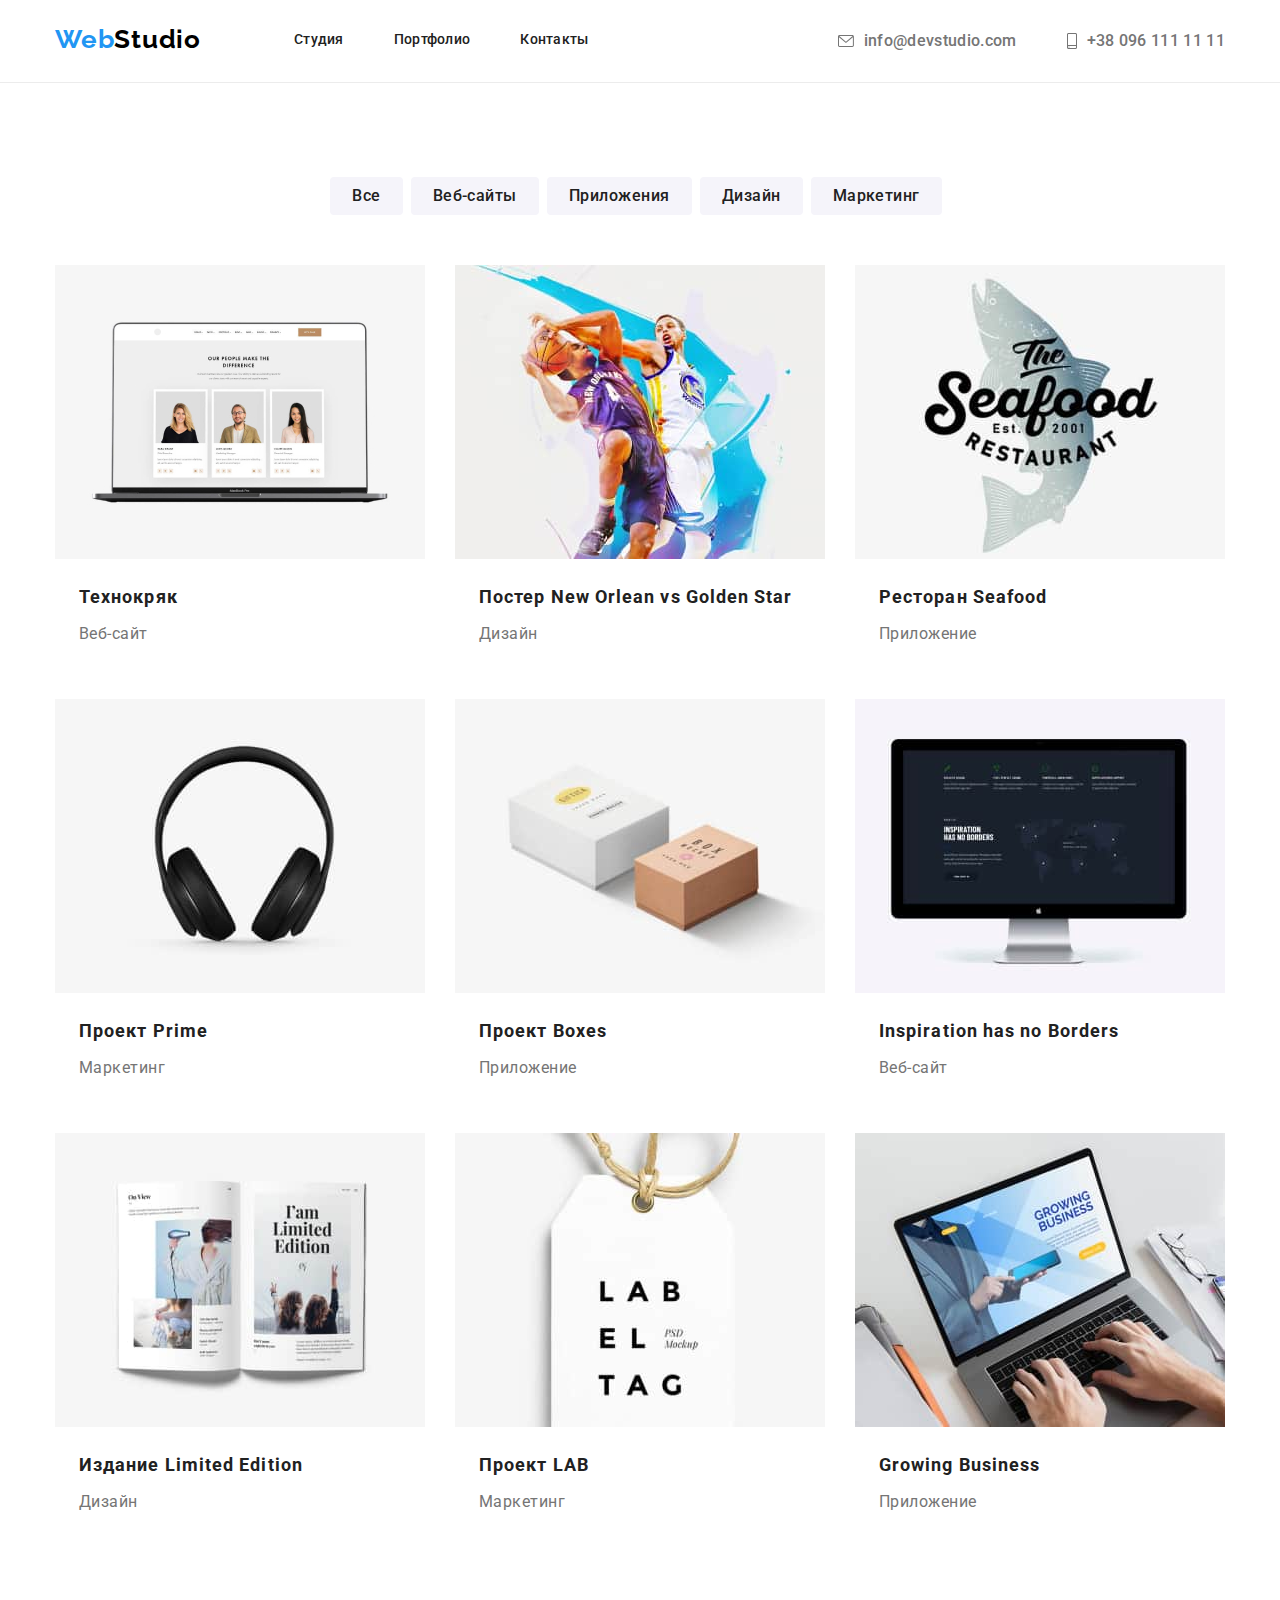
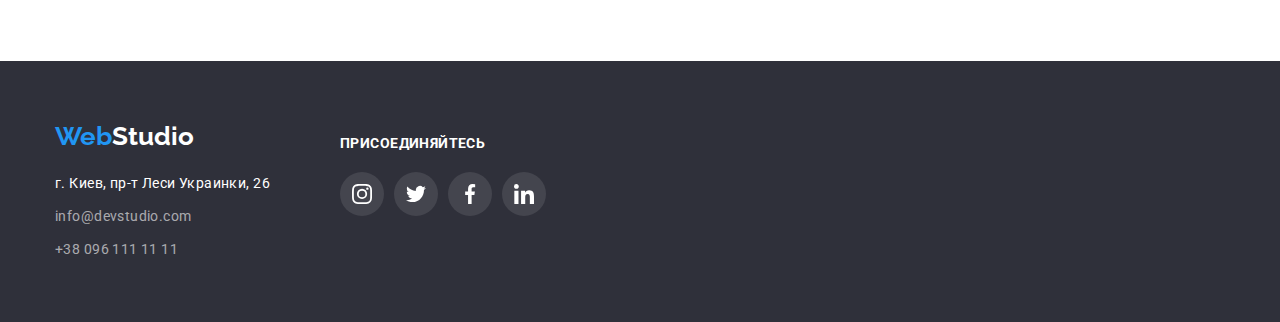
==== commit 4abd43ba: "Update portfolio.html" ====
--- a/portfolio.html
+++ b/portfolio.html
@@ -31,7 +31,7 @@
             <ul class="contact-list">
                 <li class="item">
                     <a href="mailto:info@devstudio.com" class="contact">
-                    <svg class="envelope">
+                    <svg class="envelope" width="16" height="12">
                         <use href="./images/symbol-defs.svg#icon-envelope"></use>
                     </svg>
                     info@devstudio.com
@@ -39,8 +39,8 @@
                 </li>
                 <li class="item">
                     <a href="tel:+380961111111" class="contact">
-                    <svg class="smartphone">
-                        <use href="./images/symbol-defs.svg#icon-smartphone"></use>
+                    <svg class="smartphone" width="10" height="16">
+                        <use href="./images/svg/icons.svg#icon-smartphone"></use>
                     </svg>
                     +38 096 111 11 11
                     </a>
--- a/css/styles.css
+++ b/css/styles.css
@@ -113,18 +113,17 @@
 }
 
 .envelope{
-  width: 16px ;
-  height: 12px ;
+  /*width: 16px ;
+  height: 12px ;*/
   fill: currentColor;
   margin-right: 10px;
 }
 
 .smartphone{
-  width: 10px;
-  height: 16px;
+  /*width: 10px;
+  height: 16px;*/
   fill: currentColor;
   margin-right: 10px;
-
 }
 
 /*---------------------Герой----------------------------*/
@@ -223,6 +222,10 @@
   margin-left: 30px;
 }
 
+.feature-icon-li{
+  margin-right: 30px;
+}
+
 .work-title {
   width: 270px;
   color: #212121;
@@ -243,7 +246,7 @@
   letter-spacing: 0.03em;
   margin-top: 10px;
   margin-bottom: 0px;
-  margin-right: 30px;
+  /*margin-right: 30px;*/
 }
 
 .features-container-icon{
@@ -410,8 +413,8 @@
   border: 1px solid #2196f3;
 }
 
-.customer-link:hover .custamer-icon,
-.customer-link:focus .custamer-icon{
+.customer-link:hover .customer-icon,
+.customer-link:focus .customer-icon{
   fill: #2196f3;
 }
 
@@ -533,7 +536,7 @@
 }
 
 /*-------------Портфолио-----------------------------*/
-.border-hdr{
+.header-portfolio{
   border-bottom: 1px solid #ECECEC;
   }
 
@@ -549,6 +552,7 @@
   display: flex;
   justify-content: center;
   margin-bottom: 50px;
+  
 }
 
 .button-flex li{
@@ -566,22 +570,23 @@
   letter-spacing: 0.03em;
   border-radius: 4px;
   padding: 6px 22px 6px 22px;
+  border: transparent;
 }
 
 .list-button-name:hover,
 .list-button-name:focus {
   background-color: #2196f3;
   color: #ffffff;
-  box-shadow: 0px 1px 3px rgba(0, 0, 0, 0.12),
+  /*box-shadow: 0px 1px 3px rgba(0, 0, 0, 0.12),
   0px 1px 1px rgba(0, 0, 0, 0.14),
-  0px 2px 1px rgba(0, 0, 0, 0.2);
+  0px 2px 1px rgba(0, 0, 0, 0.2);*/
 }
 
 .projects-flex {
   display: flex;
   flex-wrap: wrap;
   margin-left: -30px;
-  margin-top: -30px;
+  /*margin-top: -30px;*/
 }
 
 .projects-border{
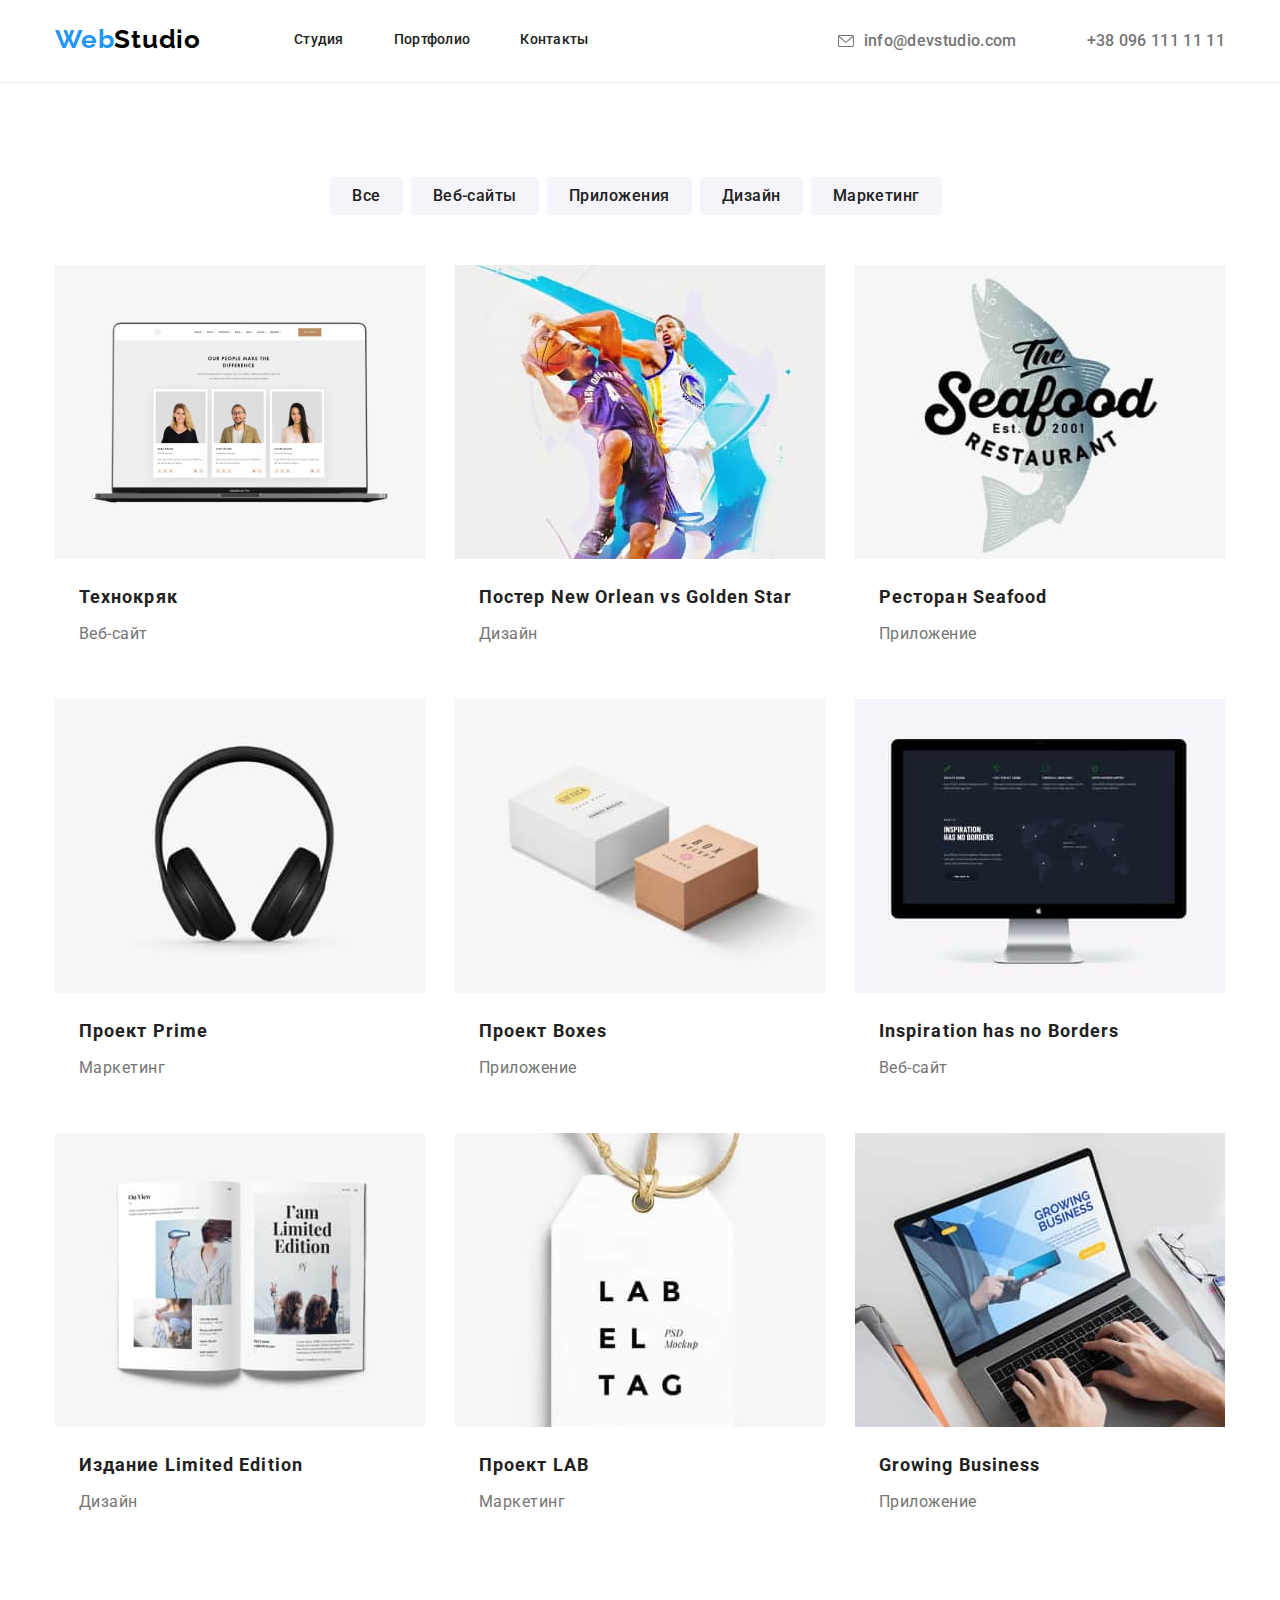
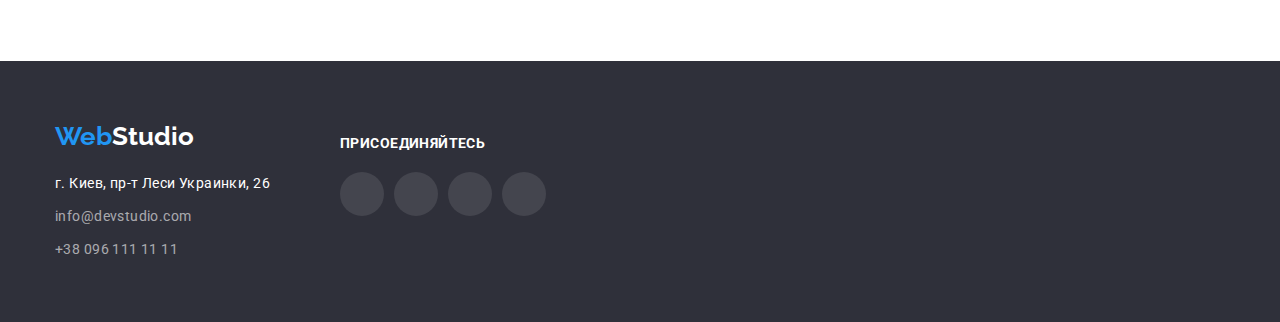
==== commit dec87386: "Update portfolio.html" ====
--- a/portfolio.html
+++ b/portfolio.html
@@ -40,7 +40,7 @@
                 <li class="item">
                     <a href="tel:+380961111111" class="contact">
                     <svg class="smartphone" width="10" height="16">
-                        <use href="./images/svg/icons.svg#icon-smartphone"></use>
+                        <use href="./images/symbol-defs.svg#icon-smartphone"></use>
                     </svg>
                     +38 096 111 11 11
                     </a>
@@ -159,28 +159,28 @@
                     <li class="item">
                         <a href="#" class="ftr-sm-icon-link" >
                             <svg class="ftr-sm-icon" width="20" height="20" >
-                                <use href="./images/symbol-defs.svg#icon-instagram"></use>
+                                <use href="./images/symbol-defs.svg#icon-instagram-2"></use>
                             </svg>
                         </a>
                     </li>
                     <li class="item">
                         <a href="#" class="ftr-sm-icon-link" >
                             <svg class="ftr-sm-icon" width="20" height="20" >
-                                <use href="./images/symbol-defs.svg#icon-twitter"></use>
+                                <use href="./images/symbol-defs.svg#icon-twitter-1"></use>
                             </svg>
                         </a>
                     </li>
                     <li class="item">
                         <a href="#" class="ftr-sm-icon-link">
                             <svg class="ftr-sm-icon" width="20" height="20" >
-                                <use href="./images/symbol-defs.svg#icon-facebook"></use>
+                                <use href="./images/symbol-defs.svg#icon-facebook-1"></use>
                             </svg>
                         </a>
                     </li>
                     <li class="item">
                         <a href="#" class="ftr-sm-icon-link">
                             <svg class="ftr-sm-icon" width="20" height="20">
-                                <use href="./images/symbol-defs.svg#icon-linkedin"></use>
+                                <use href="./images/symbol-defs.svg#icon-linkedin-1"></use>
                             </svg>
                         </a>
                     </li>
